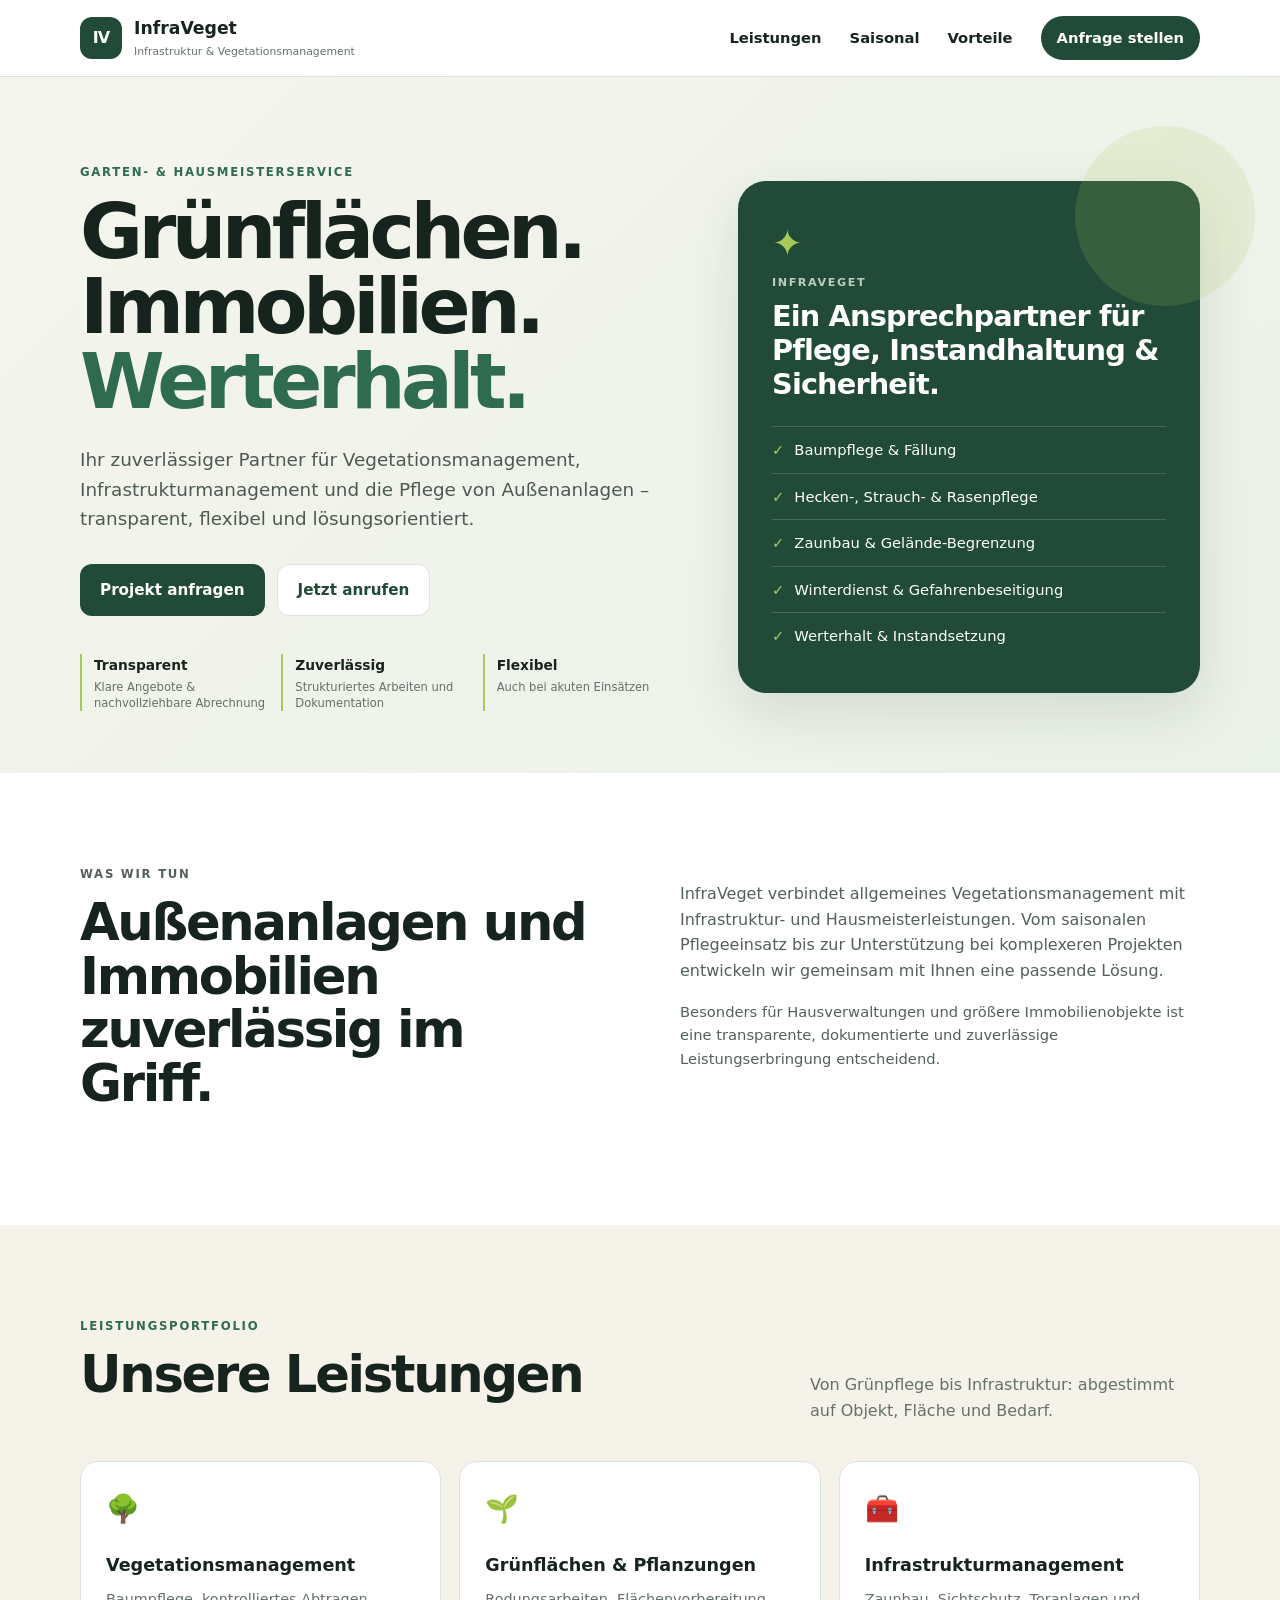
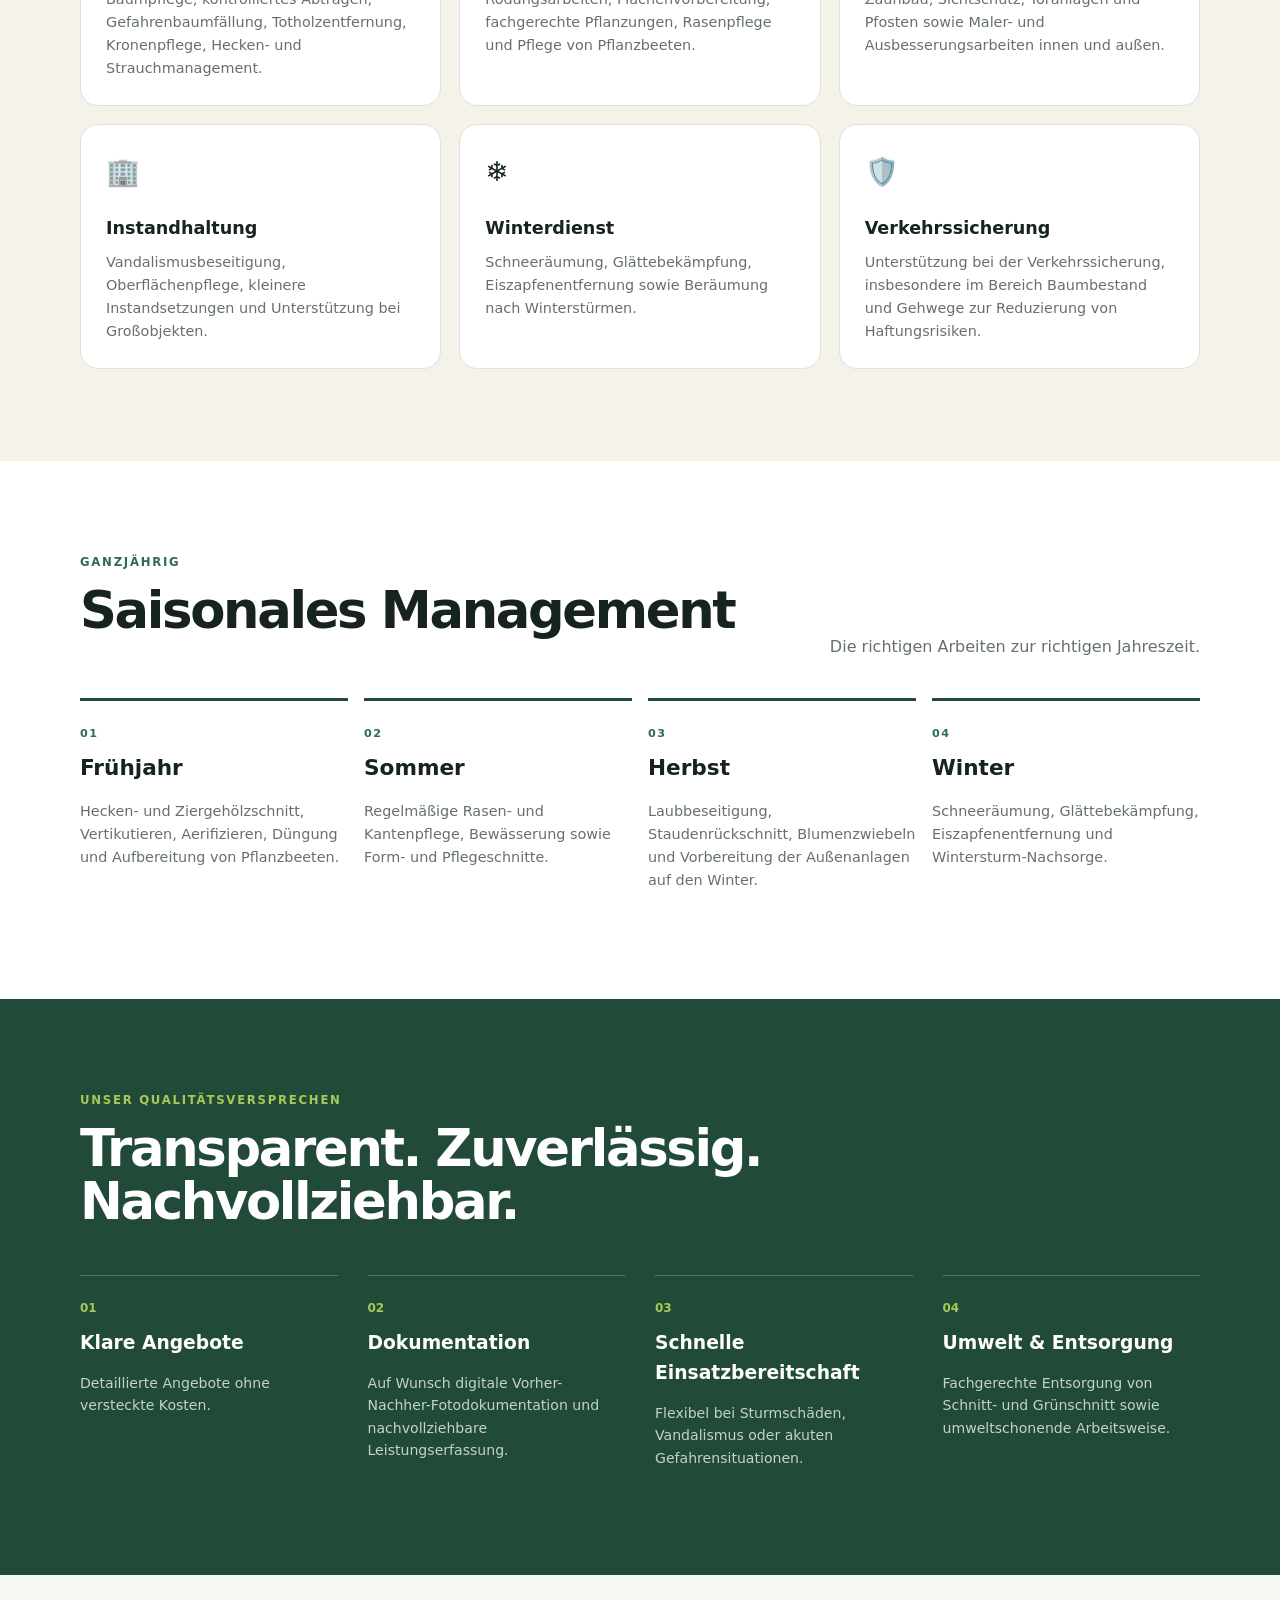
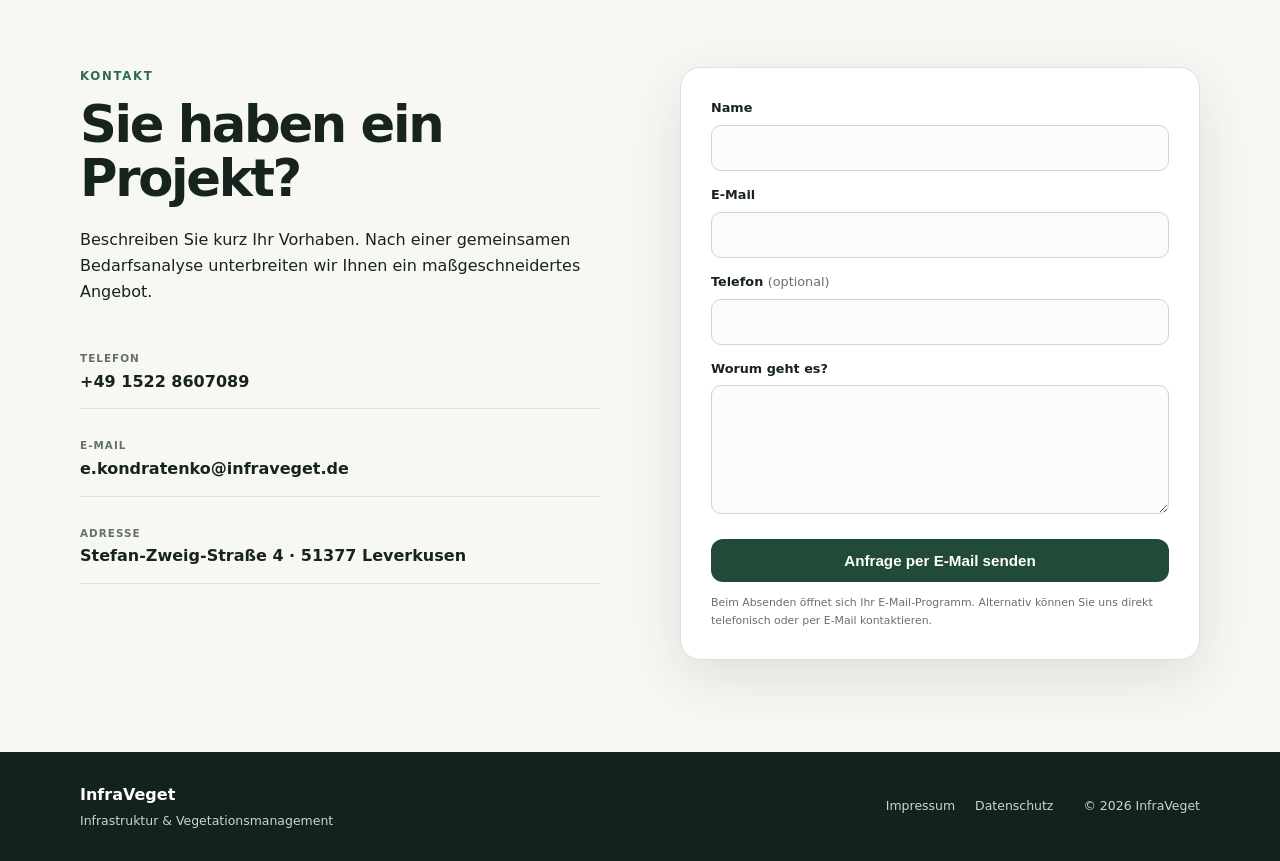
==== index.html @ 11e71578 "Add files via upload" ====
<!doctype html>
<html lang="de">
<head>
  <meta charset="utf-8">
  <meta name="viewport" content="width=device-width, initial-scale=1">
  <meta name="description" content="InfraVeget – Garten- und Hausmeisterservice für Vegetationsmanagement, Infrastrukturmanagement, Verkehrssicherung und saisonale Außenpflege.">
  <title>InfraVeget | Garten- & Hausmeisterservice</title>
  <link rel="icon" href="favicon.svg" type="image/svg+xml">
  <link rel="stylesheet" href="styles.css">
</head>
<body>
  <header class="site-header">
    <div class="container nav">
      <a class="brand" href="#start" aria-label="InfraVeget Startseite">
        <span class="brand-mark">IV</span>
        <span><strong>InfraVeget</strong><small>Infrastruktur & Vegetationsmanagement</small></span>
      </a>
      <button class="menu-toggle" aria-label="Menü öffnen" aria-expanded="false">☰</button>
      <nav class="nav-links">
        <a href="#leistungen">Leistungen</a>
        <a href="#saisonal">Saisonal</a>
        <a href="#vorteile">Vorteile</a>
        <a href="#kontakt" class="nav-cta">Anfrage stellen</a>
      </nav>
    </div>
  </header>

  <main id="start">
    <section class="hero">
      <div class="container hero-grid">
        <div>
          <p class="eyebrow">Garten- & Hausmeisterservice</p>
          <h1>Grünflächen. Immobilien. <span>Werterhalt.</span></h1>
          <p class="hero-copy">Ihr zuverlässiger Partner für Vegetationsmanagement, Infrastrukturmanagement und die Pflege von Außenanlagen – transparent, flexibel und lösungsorientiert.</p>
          <div class="hero-actions">
            <a class="btn btn-primary" href="#kontakt">Projekt anfragen</a>
            <a class="btn btn-secondary" href="tel:+4915228607089">Jetzt anrufen</a>
          </div>
          <div class="trust-row">
            <div><strong>Transparent</strong><span>Klare Angebote & nachvollziehbare Abrechnung</span></div>
            <div><strong>Zuverlässig</strong><span>Strukturiertes Arbeiten und Dokumentation</span></div>
            <div><strong>Flexibel</strong><span>Auch bei akuten Einsätzen</span></div>
          </div>
        </div>
        <div class="hero-card">
          <div class="leaf">✦</div>
          <p>InfraVeget</p>
          <h2>Ein Ansprechpartner für Pflege, Instandhaltung & Sicherheit.</h2>
          <ul>
            <li>Baumpflege & Fällung</li>
            <li>Hecken-, Strauch- & Rasenpflege</li>
            <li>Zaunbau & Gelände-Begrenzung</li>
            <li>Winterdienst & Gefahrenbeseitigung</li>
            <li>Werterhalt & Instandsetzung</li>
          </ul>
        </div>
      </div>
    </section>

    <section class="section intro">
      <div class="container two-col">
        <div>
          <p class="eyebrow">Was wir tun</p>
          <h2>Außenanlagen und Immobilien zuverlässig im Griff.</h2>
        </div>
        <div>
          <p>InfraVeget verbindet allgemeines Vegetationsmanagement mit Infrastruktur- und Hausmeisterleistungen. Vom saisonalen Pflegeeinsatz bis zur Unterstützung bei komplexeren Projekten entwickeln wir gemeinsam mit Ihnen eine passende Lösung.</p>
          <p class="muted">Besonders für Hausverwaltungen und größere Immobilienobjekte ist eine transparente, dokumentierte und zuverlässige Leistungserbringung entscheidend.</p>
        </div>
      </div>
    </section>

    <section class="section alt" id="leistungen">
      <div class="container">
        <div class="section-head">
          <div><p class="eyebrow">Leistungsportfolio</p><h2>Unsere Leistungen</h2></div>
          <p>Von Grünpflege bis Infrastruktur: abgestimmt auf Objekt, Fläche und Bedarf.</p>
        </div>
        <div class="cards">
          <article class="card"><div class="icon">🌳</div><h3>Vegetationsmanagement</h3><p>Baumpflege, kontrolliertes Abtragen, Gefahrenbaumfällung, Totholzentfernung, Kronenpflege, Hecken- und Strauchmanagement.</p></article>
          <article class="card"><div class="icon">🌱</div><h3>Grünflächen & Pflanzungen</h3><p>Rodungsarbeiten, Flächenvorbereitung, fachgerechte Pflanzungen, Rasenpflege und Pflege von Pflanzbeeten.</p></article>
          <article class="card"><div class="icon">🧰</div><h3>Infrastrukturmanagement</h3><p>Zaunbau, Sichtschutz, Toranlagen und Pfosten sowie Maler- und Ausbesserungsarbeiten innen und außen.</p></article>
          <article class="card"><div class="icon">🏢</div><h3>Instandhaltung</h3><p>Vandalismusbeseitigung, Oberflächenpflege, kleinere Instandsetzungen und Unterstützung bei Großobjekten.</p></article>
          <article class="card"><div class="icon">❄️</div><h3>Winterdienst</h3><p>Schneeräumung, Glättebekämpfung, Eiszapfenentfernung sowie Beräumung nach Winterstürmen.</p></article>
          <article class="card"><div class="icon">🛡️</div><h3>Verkehrssicherung</h3><p>Unterstützung bei der Verkehrssicherung, insbesondere im Bereich Baumbestand und Gehwege zur Reduzierung von Haftungsrisiken.</p></article>
        </div>
      </div>
    </section>

    <section class="section" id="saisonal">
      <div class="container">
        <div class="section-head">
          <div><p class="eyebrow">Ganzjährig</p><h2>Saisonales Management</h2></div>
          <p>Die richtigen Arbeiten zur richtigen Jahreszeit.</p>
        </div>
        <div class="season-grid">
          <div class="season"><span>01</span><h3>Frühjahr</h3><p>Hecken- und Ziergehölzschnitt, Vertikutieren, Aerifizieren, Düngung und Aufbereitung von Pflanzbeeten.</p></div>
          <div class="season"><span>02</span><h3>Sommer</h3><p>Regelmäßige Rasen- und Kantenpflege, Bewässerung sowie Form- und Pflegeschnitte.</p></div>
          <div class="season"><span>03</span><h3>Herbst</h3><p>Laubbeseitigung, Staudenrückschnitt, Blumenzwiebeln und Vorbereitung der Außenanlagen auf den Winter.</p></div>
          <div class="season"><span>04</span><h3>Winter</h3><p>Schneeräumung, Glättebekämpfung, Eiszapfenentfernung und Wintersturm-Nachsorge.</p></div>
        </div>
      </div>
    </section>

    <section class="section dark" id="vorteile">
      <div class="container">
        <p class="eyebrow">Unser Qualitätsversprechen</p>
        <h2>Transparent. Zuverlässig. Nachvollziehbar.</h2>
        <div class="promise-grid">
          <div><strong>01</strong><h3>Klare Angebote</h3><p>Detaillierte Angebote ohne versteckte Kosten.</p></div>
          <div><strong>02</strong><h3>Dokumentation</h3><p>Auf Wunsch digitale Vorher-Nachher-Fotodokumentation und nachvollziehbare Leistungserfassung.</p></div>
          <div><strong>03</strong><h3>Schnelle Einsatzbereitschaft</h3><p>Flexibel bei Sturmschäden, Vandalismus oder akuten Gefahrensituationen.</p></div>
          <div><strong>04</strong><h3>Umwelt & Entsorgung</h3><p>Fachgerechte Entsorgung von Schnitt- und Grünschnitt sowie umweltschonende Arbeitsweise.</p></div>
        </div>
      </div>
    </section>

    <section class="section cta-section" id="kontakt">
      <div class="container contact-grid">
        <div>
          <p class="eyebrow">Kontakt</p>
          <h2>Sie haben ein Projekt?</h2>
          <p>Beschreiben Sie kurz Ihr Vorhaben. Nach einer gemeinsamen Bedarfsanalyse unterbreiten wir Ihnen ein maßgeschneidertes Angebot.</p>
          <div class="contact-details">
            <a href="tel:+4915228607089"><span>Telefon</span>+49 1522 8607089</a>
            <a href="mailto:e.kondratenko@infraveget.de"><span>E-Mail</span>e.kondratenko@infraveget.de</a>
            <div><span>Adresse</span>Stefan-Zweig-Straße 4 · 51377 Leverkusen</div>
          </div>
        </div>
        <form class="contact-form" action="mailto:e.kondratenko@infraveget.de" method="post" enctype="text/plain">
          <label>Name<input name="Name" required></label>
          <label>E-Mail<input type="email" name="E-Mail" required></label>
          <label>Telefon <span class="optional">(optional)</span><input name="Telefon"></label>
          <label>Worum geht es?<textarea name="Anfrage" rows="5" required></textarea></label>
          <button class="btn btn-primary" type="submit">Anfrage per E-Mail senden</button>
          <small>Beim Absenden öffnet sich Ihr E-Mail-Programm. Alternativ können Sie uns direkt telefonisch oder per E-Mail kontaktieren.</small>
        </form>
      </div>
    </section>
  </main>

  <footer>
    <div class="container footer-grid">
      <div><strong>InfraVeget</strong><p>Infrastruktur & Vegetationsmanagement</p></div>
      <div><a href="impressum.html">Impressum</a><a href="datenschutz.html">Datenschutz</a></div>
      <div>© <span id="year"></span> InfraVeget</div>
    </div>
  </footer>
  <script src="script.js"></script>
</body>
</html>
---- styles.css ----
:root{--green:#214b38;--green2:#2f6b4f;--lime:#a7c957;--cream:#f4f2e9;--ink:#17231d;--muted:#65716a;--line:#dce2dc;--white:#fff;--shadow:0 18px 55px rgba(24,48,35,.12)}
*{box-sizing:border-box}html{scroll-behavior:smooth}body{margin:0;font-family:Inter,ui-sans-serif,system-ui,-apple-system,BlinkMacSystemFont,"Segoe UI",sans-serif;color:var(--ink);line-height:1.6;background:#fff}a{color:inherit;text-decoration:none}.container{width:min(1120px,92%);margin:auto}
.site-header{position:sticky;top:0;z-index:10;background:rgba(255,255,255,.94);backdrop-filter:blur(12px);border-bottom:1px solid var(--line)}.nav{min-height:76px;display:flex;align-items:center;justify-content:space-between}.brand{display:flex;gap:12px;align-items:center}.brand-mark{width:42px;height:42px;border-radius:12px;background:var(--green);color:#fff;display:grid;place-items:center;font-weight:800;letter-spacing:-1px}.brand strong{display:block;font-size:1.08rem}.brand small{display:block;color:var(--muted);font-size:.68rem}.nav-links{display:flex;gap:28px;align-items:center;font-weight:650;font-size:.92rem}.nav-links a:hover{color:var(--green2)}.nav-cta{padding:10px 16px;border-radius:999px;background:var(--green);color:#fff}.menu-toggle{display:none;border:0;background:none;font-size:1.6rem}
.hero{background:linear-gradient(135deg,#f5f5ec 0%,#eaf1e9 100%);padding:86px 0 62px;overflow:hidden}.hero-grid{display:grid;grid-template-columns:1.12fr .88fr;gap:70px;align-items:center}.eyebrow{text-transform:uppercase;letter-spacing:.15em;font-size:.73rem;font-weight:800;color:var(--green2);margin:0 0 12px}.hero h1{font-size:clamp(3rem,6vw,5.4rem);line-height:.98;letter-spacing:-.06em;margin:0 0 26px}.hero h1 span{color:var(--green2)}.hero-copy{font-size:1.15rem;color:#4d5a53;max-width:650px}.hero-actions{display:flex;gap:12px;margin:30px 0}.btn{display:inline-flex;justify-content:center;align-items:center;border:0;border-radius:12px;padding:13px 20px;font-weight:800;cursor:pointer;font-size:.95rem}.btn-primary{background:var(--green);color:#fff}.btn-primary:hover{background:#173b2b}.btn-secondary{background:#fff;border:1px solid var(--line);color:var(--green)}.trust-row{display:grid;grid-template-columns:repeat(3,1fr);gap:16px;margin-top:38px}.trust-row div{border-left:2px solid var(--lime);padding-left:12px}.trust-row strong,.trust-row span{display:block}.trust-row strong{font-size:.86rem}.trust-row span{font-size:.72rem;color:var(--muted);line-height:1.35;margin-top:4px}.hero-card{background:var(--green);color:#fff;padding:34px;border-radius:28px;box-shadow:var(--shadow);position:relative}.hero-card:before{content:"";position:absolute;width:180px;height:180px;border-radius:50%;background:rgba(167,201,87,.16);right:-55px;top:-55px}.leaf{font-size:2.3rem;color:var(--lime)}.hero-card p{margin:0;color:#b8cfbc;text-transform:uppercase;letter-spacing:.14em;font-size:.7rem;font-weight:800}.hero-card h2{font-size:1.8rem;line-height:1.18;margin:8px 0 24px;letter-spacing:-.03em}.hero-card ul{list-style:none;padding:0;margin:0}.hero-card li{padding:11px 0;border-top:1px solid rgba(255,255,255,.16);font-size:.92rem}.hero-card li:before{content:"✓";color:var(--lime);font-weight:900;margin-right:10px}
.section{padding:92px 0}.alt{background:var(--cream)}.two-col{display:grid;grid-template-columns:1fr 1fr;gap:80px}.section h2{font-size:clamp(2rem,4vw,3.4rem);line-height:1.05;letter-spacing:-.045em;margin:0 0 22px}.intro p{color:#536058}.intro .muted{font-size:.92rem}.section-head{display:flex;justify-content:space-between;align-items:end;gap:40px;margin-bottom:38px}.section-head>p{max-width:390px;color:var(--muted);margin:0}.cards{display:grid;grid-template-columns:repeat(3,1fr);gap:18px}.card{background:#fff;border:1px solid var(--line);border-radius:18px;padding:25px;min-height:245px;transition:.2s}.card:hover{transform:translateY(-4px);box-shadow:var(--shadow)}.icon{font-size:1.7rem;margin-bottom:20px}.card h3{margin:0 0 9px;font-size:1.1rem}.card p{margin:0;color:var(--muted);font-size:.9rem}
.season-grid{display:grid;grid-template-columns:repeat(4,1fr);gap:16px}.season{border-top:3px solid var(--green);padding-top:18px}.season span{font-size:.7rem;color:var(--green2);font-weight:900;letter-spacing:.12em}.season h3{font-size:1.35rem;margin:7px 0}.season p{color:var(--muted);font-size:.9rem}
.dark{background:var(--green);color:#fff}.dark .eyebrow{color:var(--lime)}.promise-grid{display:grid;grid-template-columns:repeat(4,1fr);gap:30px;margin-top:46px}.promise-grid>div{border-top:1px solid rgba(255,255,255,.25);padding-top:18px}.promise-grid strong{color:var(--lime);font-size:.75rem}.promise-grid h3{margin:8px 0}.promise-grid p{color:#c5d2ca;font-size:.88rem}
.cta-section{background:#f7f8f4}.contact-grid{display:grid;grid-template-columns:1fr 1fr;gap:80px}.contact-details{display:grid;gap:14px;margin-top:32px}.contact-details a,.contact-details div{padding:14px 0;border-bottom:1px solid var(--line);font-weight:700}.contact-details span{display:block;text-transform:uppercase;letter-spacing:.1em;font-size:.65rem;color:var(--muted);font-weight:800;margin-bottom:2px}.contact-form{background:#fff;padding:30px;border-radius:20px;border:1px solid var(--line);box-shadow:var(--shadow)}label{display:block;font-size:.8rem;font-weight:800;margin-bottom:14px}input,textarea{width:100%;font:inherit;margin-top:6px;border:1px solid #ccd5ce;border-radius:10px;padding:12px;background:#fbfcfa;outline:none}input:focus,textarea:focus{border-color:var(--green2);box-shadow:0 0 0 3px rgba(47,107,79,.1)}textarea{resize:vertical}.contact-form .btn{width:100%;margin-top:5px}.contact-form small{display:block;color:var(--muted);font-size:.68rem;margin-top:12px}.optional{color:var(--muted);font-weight:500}
footer{background:#13231b;color:#cbd5cf;padding:30px 0}.footer-grid{display:grid;grid-template-columns:1fr auto auto;gap:30px;align-items:center;font-size:.78rem}.footer-grid strong{color:#fff;font-size:1rem}.footer-grid p{margin:3px 0 0}.footer-grid a{margin-left:20px}.footer-grid a:hover{color:#fff}
@media(max-width:850px){.nav-links{display:none;position:absolute;left:4%;right:4%;top:70px;background:#fff;border:1px solid var(--line);border-radius:14px;padding:14px;flex-direction:column;align-items:stretch;box-shadow:var(--shadow)}.nav-links.open{display:flex}.nav-links a{padding:9px 10px}.menu-toggle{display:block}.hero-grid,.two-col,.contact-grid{grid-template-columns:1fr;gap:42px}.hero{padding-top:55px}.cards{grid-template-columns:repeat(2,1fr)}.season-grid{grid-template-columns:repeat(2,1fr)}.promise-grid{grid-template-columns:repeat(2,1fr)}.section-head{display:block}.section-head>p{margin-top:15px}.footer-grid{grid-template-columns:1fr}.footer-grid a{margin:0 18px 0 0}}
@media(max-width:560px){.hero h1{font-size:3rem}.trust-row,.cards,.season-grid,.promise-grid{grid-template-columns:1fr}.hero-card{padding:25px}.section{padding:65px 0}.hero-actions{flex-direction:column}.btn{width:100%}}
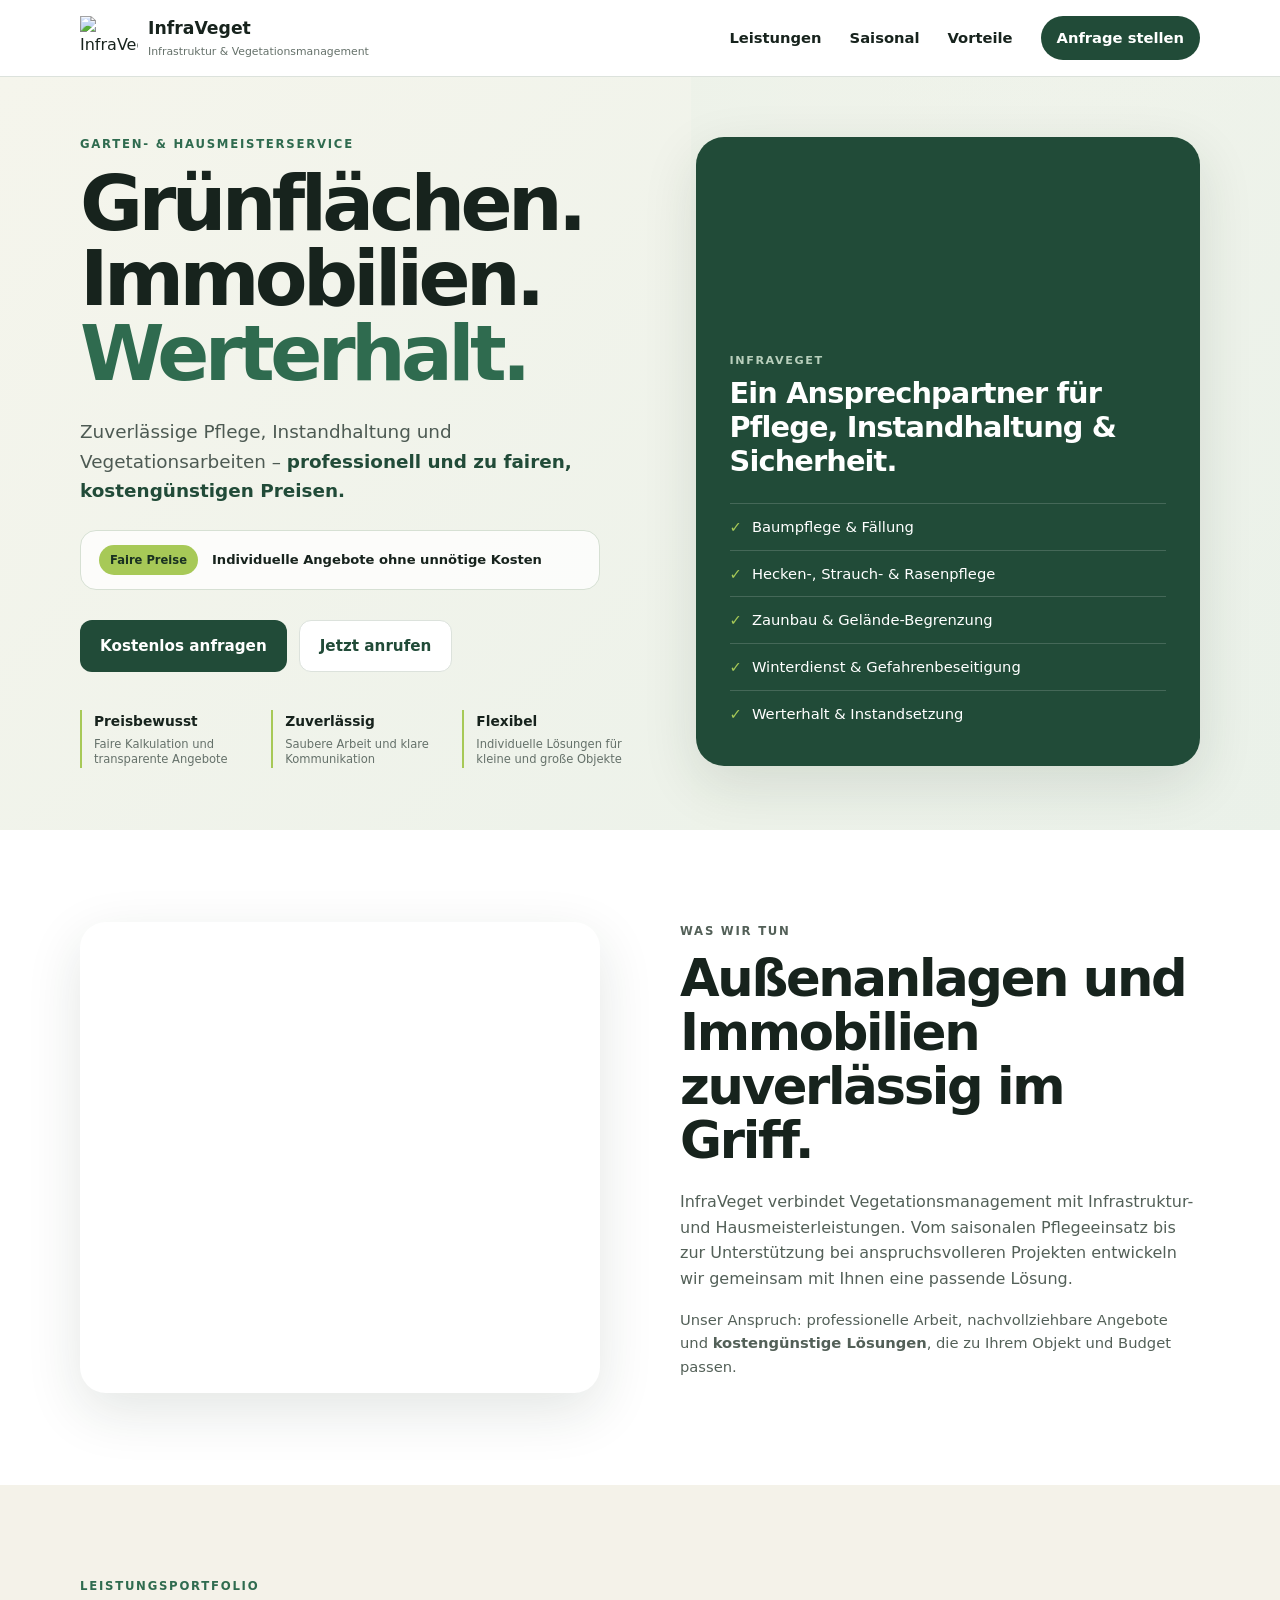
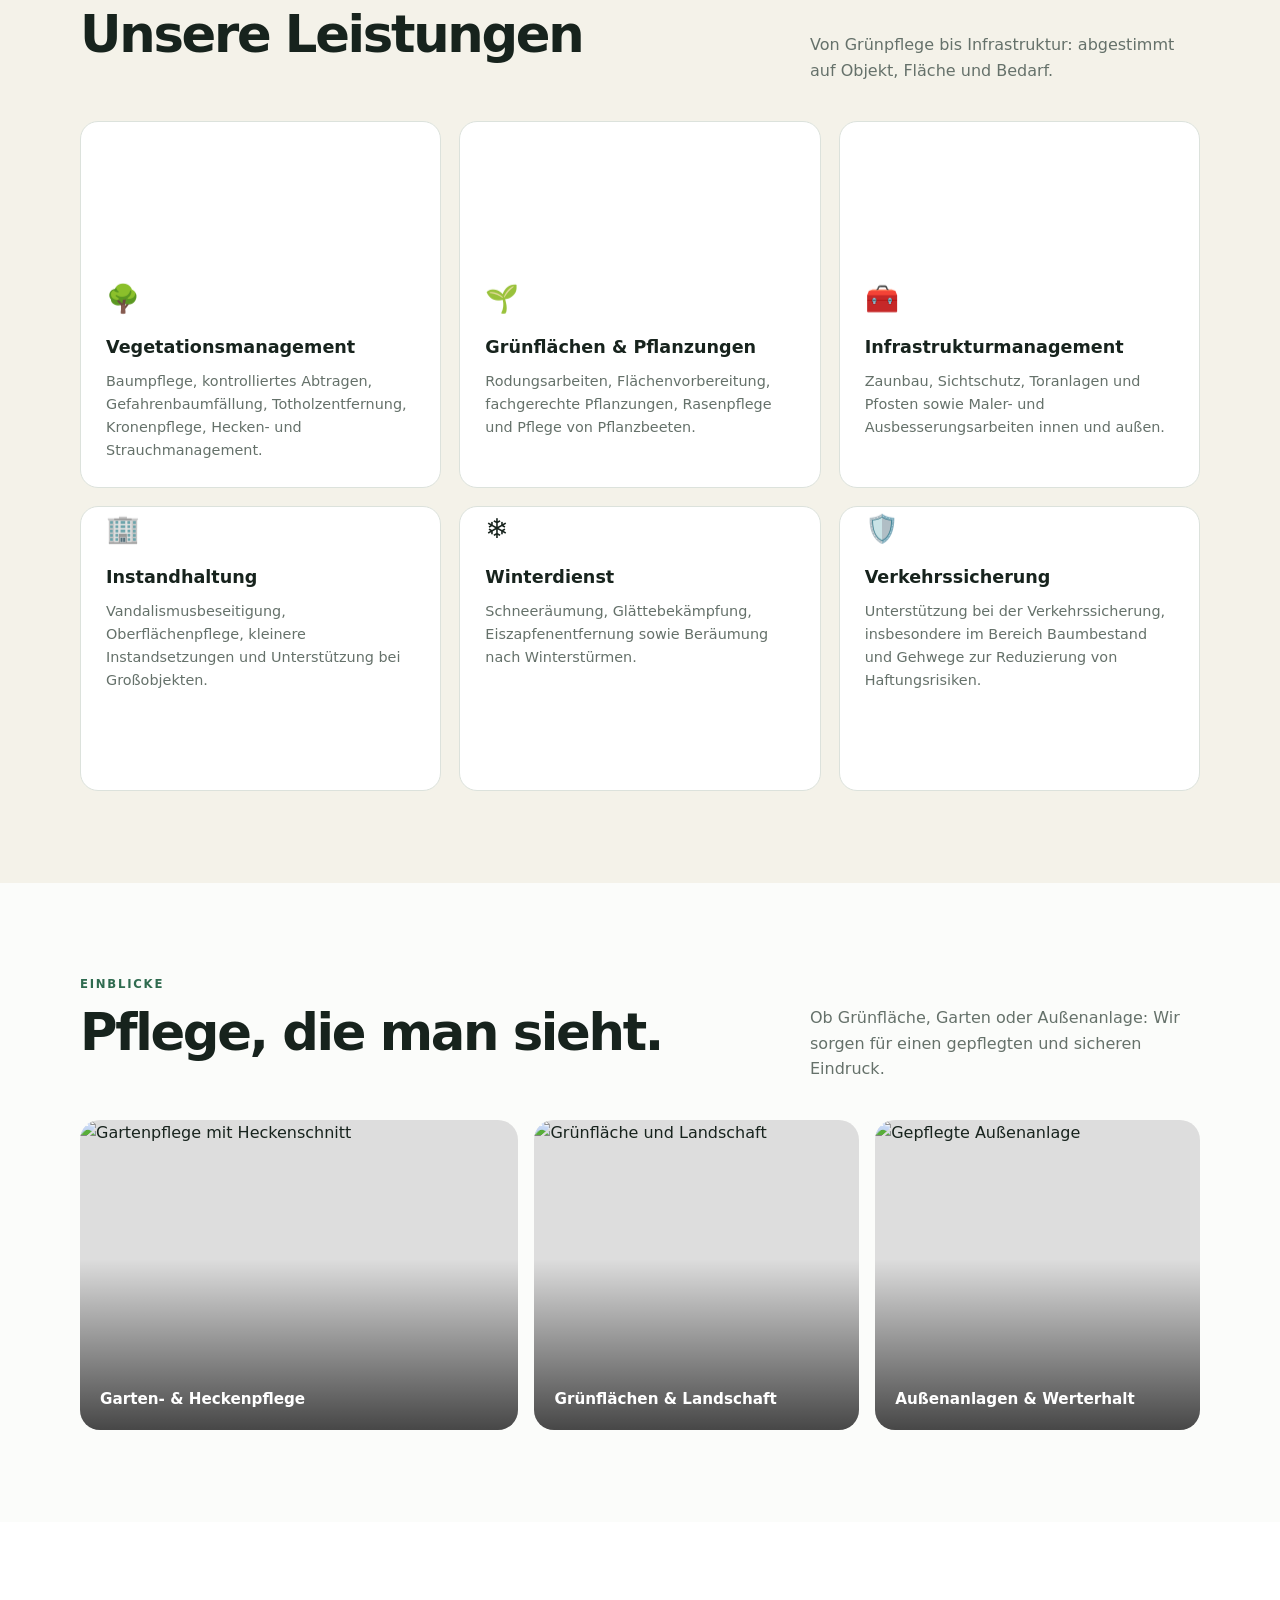
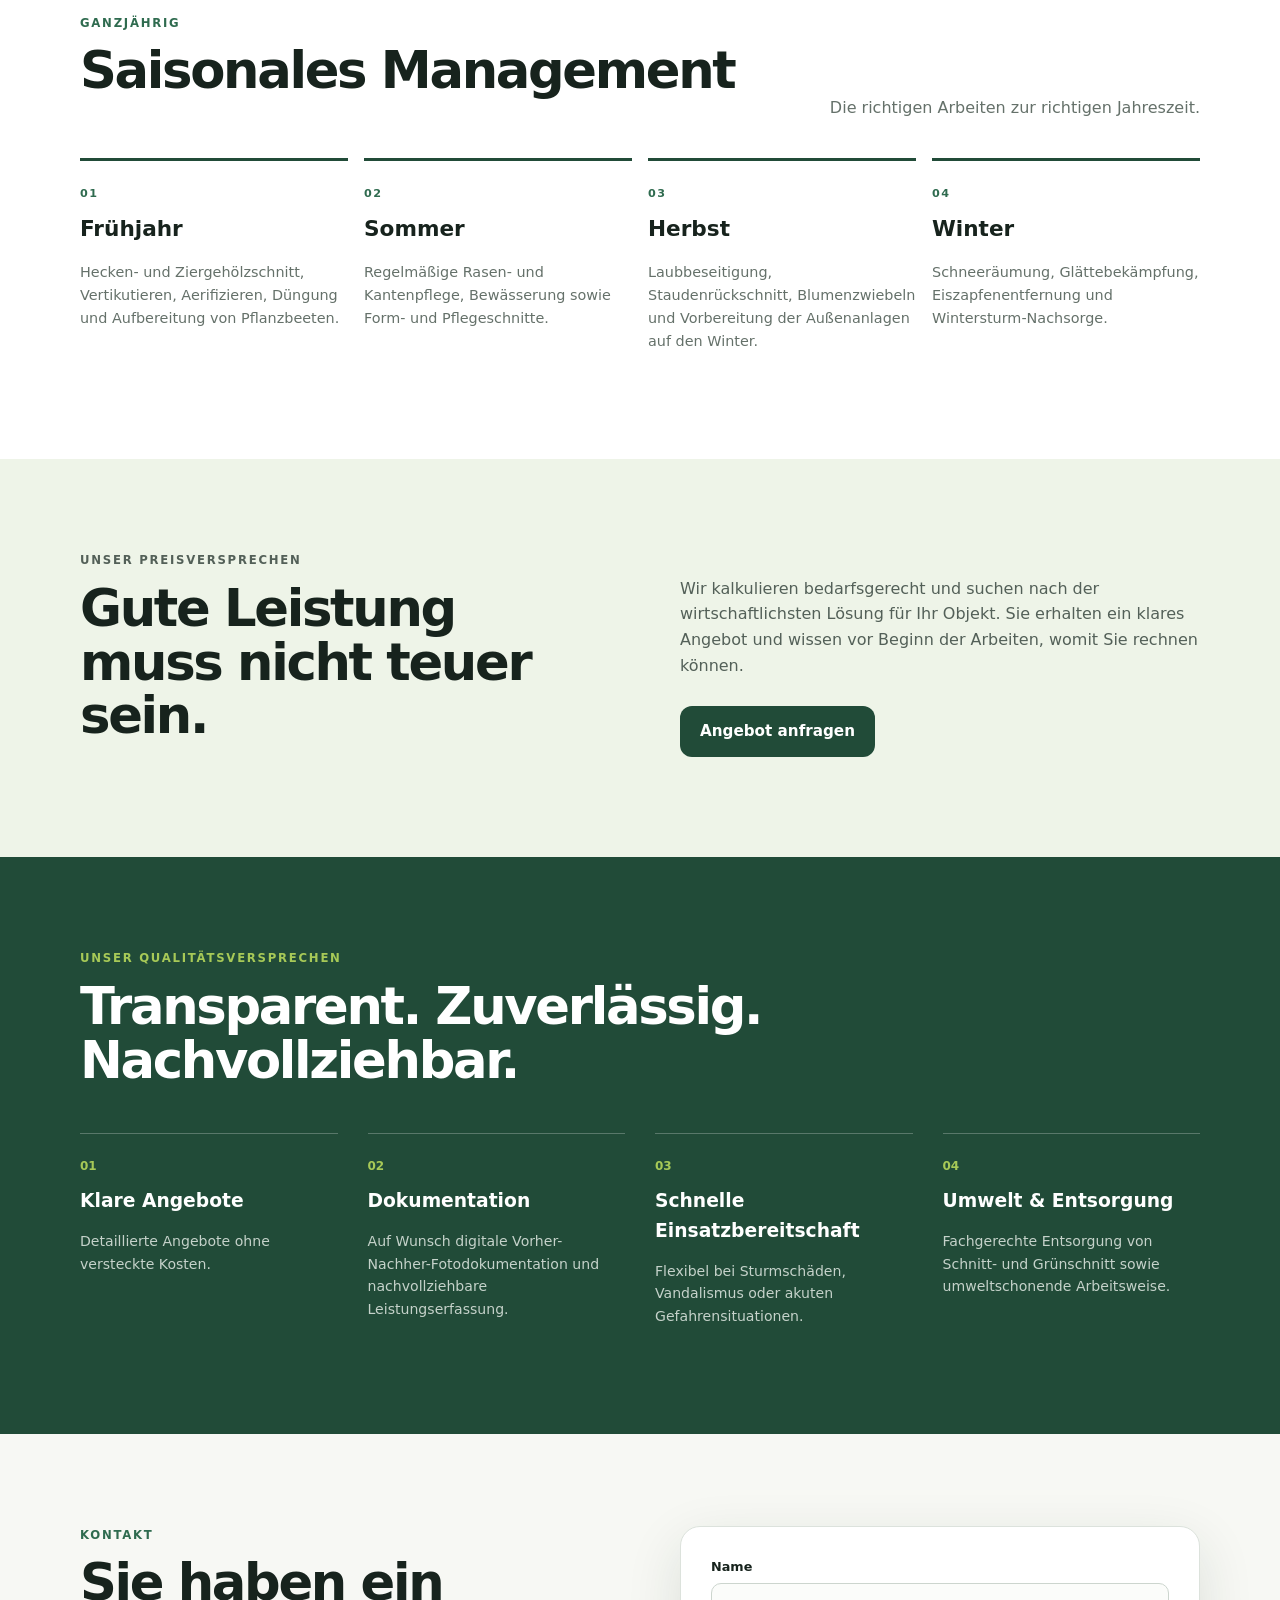
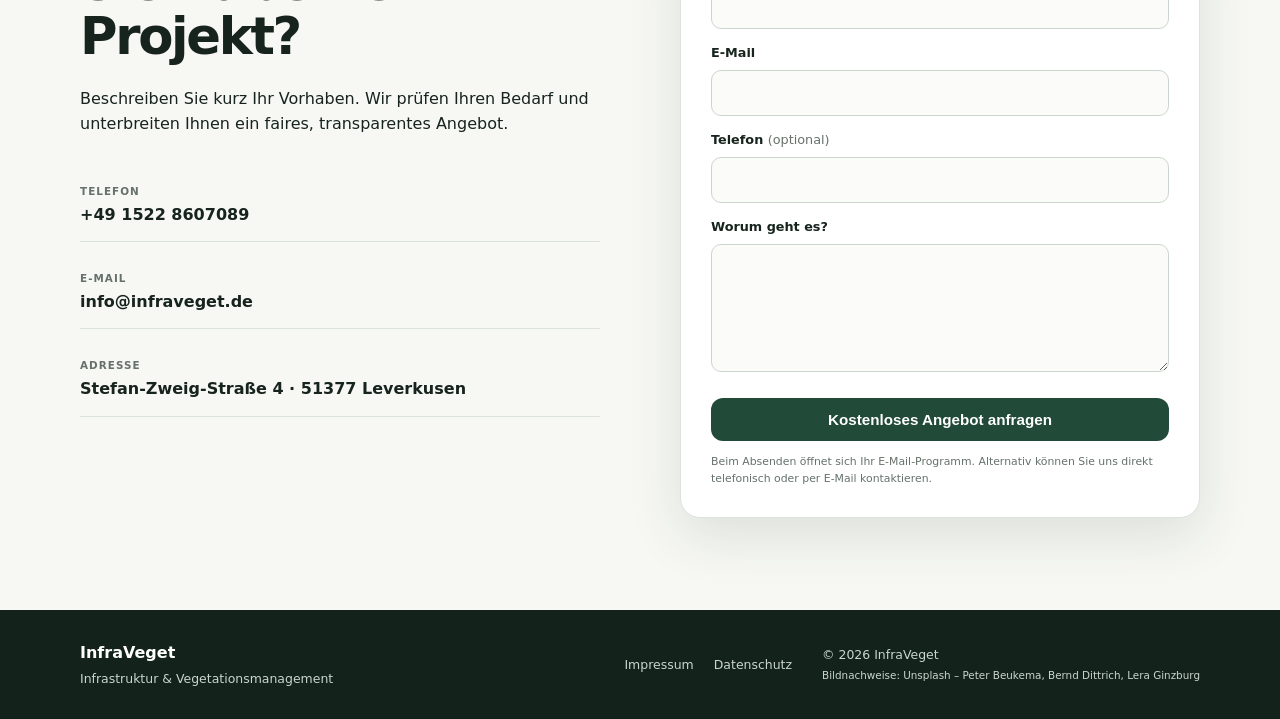
==== commit 17e56629: "Add files via upload" ====
--- a/index.html
+++ b/index.html
@@ -3,16 +3,16 @@
 <head>
   <meta charset="utf-8">
   <meta name="viewport" content="width=device-width, initial-scale=1">
-  <meta name="description" content="InfraVeget – Garten- und Hausmeisterservice für Vegetationsmanagement, Infrastrukturmanagement, Verkehrssicherung und saisonale Außenpflege.">
+  <meta name="description" content="InfraVeget – Garten- und Hausmeisterservice in Leverkusen und Umgebung. Faire, kostengünstige Preise für Grünpflege, Vegetationsmanagement, Infrastruktur, Instandhaltung und Winterdienst.">
   <title>InfraVeget | Garten- & Hausmeisterservice</title>
-  <link rel="icon" href="favicon.svg" type="image/svg+xml">
+  <link rel="icon" href="assets/logo.png" type="image/png">
   <link rel="stylesheet" href="styles.css">
 </head>
 <body>
   <header class="site-header">
     <div class="container nav">
       <a class="brand" href="#start" aria-label="InfraVeget Startseite">
-        <span class="brand-mark">IV</span>
+        <img class="brand-logo" src="assets/logo.png" alt="InfraVeget Logo">
         <span><strong>InfraVeget</strong><small>Infrastruktur & Vegetationsmanagement</small></span>
       </a>
       <button class="menu-toggle" aria-label="Menü öffnen" aria-expanded="false">☰</button>
@@ -27,45 +27,49 @@
 
   <main id="start">
     <section class="hero">
+      <div class="hero-image" aria-hidden="true"></div>
       <div class="container hero-grid">
-        <div>
+        <div class="hero-content">
+          <div class="hero-logo"><img src="assets/logo.png" alt="InfraVeget"></div>
           <p class="eyebrow">Garten- & Hausmeisterservice</p>
           <h1>Grünflächen. Immobilien. <span>Werterhalt.</span></h1>
-          <p class="hero-copy">Ihr zuverlässiger Partner für Vegetationsmanagement, Infrastrukturmanagement und die Pflege von Außenanlagen – transparent, flexibel und lösungsorientiert.</p>
+          <p class="hero-copy">Zuverlässige Pflege, Instandhaltung und Vegetationsarbeiten – <strong>professionell und zu fairen, kostengünstigen Preisen.</strong></p>
+          <div class="price-badge"><span>Faire Preise</span><strong>Individuelle Angebote ohne unnötige Kosten</strong></div>
           <div class="hero-actions">
-            <a class="btn btn-primary" href="#kontakt">Projekt anfragen</a>
+            <a class="btn btn-primary" href="#kontakt">Kostenlos anfragen</a>
             <a class="btn btn-secondary" href="tel:+4915228607089">Jetzt anrufen</a>
           </div>
           <div class="trust-row">
-            <div><strong>Transparent</strong><span>Klare Angebote & nachvollziehbare Abrechnung</span></div>
-            <div><strong>Zuverlässig</strong><span>Strukturiertes Arbeiten und Dokumentation</span></div>
-            <div><strong>Flexibel</strong><span>Auch bei akuten Einsätzen</span></div>
+            <div><strong>Preisbewusst</strong><span>Faire Kalkulation und transparente Angebote</span></div>
+            <div><strong>Zuverlässig</strong><span>Saubere Arbeit und klare Kommunikation</span></div>
+            <div><strong>Flexibel</strong><span>Individuelle Lösungen für kleine und große Objekte</span></div>
           </div>
         </div>
         <div class="hero-card">
-          <div class="leaf">✦</div>
-          <p>InfraVeget</p>
-          <h2>Ein Ansprechpartner für Pflege, Instandhaltung & Sicherheit.</h2>
-          <ul>
-            <li>Baumpflege & Fällung</li>
-            <li>Hecken-, Strauch- & Rasenpflege</li>
-            <li>Zaunbau & Gelände-Begrenzung</li>
-            <li>Winterdienst & Gefahrenbeseitigung</li>
-            <li>Werterhalt & Instandsetzung</li>
-          </ul>
+          <div class="hero-card-photo" role="img" aria-label="Gepflegte Grünfläche und Garten"></div>
+          <div class="hero-card-body">
+            <p>InfraVeget</p>
+            <h2>Ein Ansprechpartner für Pflege, Instandhaltung & Sicherheit.</h2>
+            <ul>
+              <li>Baumpflege & Fällung</li>
+              <li>Hecken-, Strauch- & Rasenpflege</li>
+              <li>Zaunbau & Gelände-Begrenzung</li>
+              <li>Winterdienst & Gefahrenbeseitigung</li>
+              <li>Werterhalt & Instandsetzung</li>
+            </ul>
+          </div>
         </div>
       </div>
     </section>
 
     <section class="section intro">
-      <div class="container two-col">
+      <div class="container two-col image-intro">
+        <div class="intro-photo" role="img" aria-label="Gartenpflege und Landschaftspflege"></div>
         <div>
           <p class="eyebrow">Was wir tun</p>
           <h2>Außenanlagen und Immobilien zuverlässig im Griff.</h2>
-        </div>
-        <div>
-          <p>InfraVeget verbindet allgemeines Vegetationsmanagement mit Infrastruktur- und Hausmeisterleistungen. Vom saisonalen Pflegeeinsatz bis zur Unterstützung bei komplexeren Projekten entwickeln wir gemeinsam mit Ihnen eine passende Lösung.</p>
-          <p class="muted">Besonders für Hausverwaltungen und größere Immobilienobjekte ist eine transparente, dokumentierte und zuverlässige Leistungserbringung entscheidend.</p>
+          <p>InfraVeget verbindet Vegetationsmanagement mit Infrastruktur- und Hausmeisterleistungen. Vom saisonalen Pflegeeinsatz bis zur Unterstützung bei anspruchsvolleren Projekten entwickeln wir gemeinsam mit Ihnen eine passende Lösung.</p>
+          <p class="muted">Unser Anspruch: professionelle Arbeit, nachvollziehbare Angebote und <strong>kostengünstige Lösungen</strong>, die zu Ihrem Objekt und Budget passen.</p>
         </div>
       </div>
     </section>
@@ -77,12 +81,23 @@
           <p>Von Grünpflege bis Infrastruktur: abgestimmt auf Objekt, Fläche und Bedarf.</p>
         </div>
         <div class="cards">
-          <article class="card"><div class="icon">🌳</div><h3>Vegetationsmanagement</h3><p>Baumpflege, kontrolliertes Abtragen, Gefahrenbaumfällung, Totholzentfernung, Kronenpflege, Hecken- und Strauchmanagement.</p></article>
-          <article class="card"><div class="icon">🌱</div><h3>Grünflächen & Pflanzungen</h3><p>Rodungsarbeiten, Flächenvorbereitung, fachgerechte Pflanzungen, Rasenpflege und Pflege von Pflanzbeeten.</p></article>
-          <article class="card"><div class="icon">🧰</div><h3>Infrastrukturmanagement</h3><p>Zaunbau, Sichtschutz, Toranlagen und Pfosten sowie Maler- und Ausbesserungsarbeiten innen und außen.</p></article>
+          <article class="card"><div class="card-image tree-image" role="img" aria-label="Bäume und gepflegte Grünflächen"></div><div class="icon">🌳</div><h3>Vegetationsmanagement</h3><p>Baumpflege, kontrolliertes Abtragen, Gefahrenbaumfällung, Totholzentfernung, Kronenpflege, Hecken- und Strauchmanagement.</p></article>
+          <article class="card"><div class="card-image garden-image" role="img" aria-label="Gepflegter Garten"></div><div class="icon">🌱</div><h3>Grünflächen & Pflanzungen</h3><p>Rodungsarbeiten, Flächenvorbereitung, fachgerechte Pflanzungen, Rasenpflege und Pflege von Pflanzbeeten.</p></article>
+          <article class="card"><div class="card-image property-image" role="img" aria-label="Immobilie und Außenanlage"></div><div class="icon">🧰</div><h3>Infrastrukturmanagement</h3><p>Zaunbau, Sichtschutz, Toranlagen und Pfosten sowie Maler- und Ausbesserungsarbeiten innen und außen.</p></article>
           <article class="card"><div class="icon">🏢</div><h3>Instandhaltung</h3><p>Vandalismusbeseitigung, Oberflächenpflege, kleinere Instandsetzungen und Unterstützung bei Großobjekten.</p></article>
           <article class="card"><div class="icon">❄️</div><h3>Winterdienst</h3><p>Schneeräumung, Glättebekämpfung, Eiszapfenentfernung sowie Beräumung nach Winterstürmen.</p></article>
           <article class="card"><div class="icon">🛡️</div><h3>Verkehrssicherung</h3><p>Unterstützung bei der Verkehrssicherung, insbesondere im Bereich Baumbestand und Gehwege zur Reduzierung von Haftungsrisiken.</p></article>
+        </div>
+      </div>
+    </section>
+
+    <section class="section gallery-section">
+      <div class="container">
+        <div class="section-head"><div><p class="eyebrow">Einblicke</p><h2>Pflege, die man sieht.</h2></div><p>Ob Grünfläche, Garten oder Außenanlage: Wir sorgen für einen gepflegten und sicheren Eindruck.</p></div>
+        <div class="gallery">
+          <div class="gallery-item large"><img src="https://images.unsplash.com/photo-1543309959-4d45288d1629?auto=format&fit=crop&fm=jpg&q=82&w=1600" alt="Gartenpflege mit Heckenschnitt" loading="lazy"><span>Garten- & Heckenpflege</span></div>
+          <div class="gallery-item"><img src="https://images.unsplash.com/photo-1667289412310-e516ce195187?auto=format&fit=crop&fm=jpg&q=82&w=1400" alt="Grünfläche und Landschaft" loading="lazy"><span>Grünflächen & Landschaft</span></div>
+          <div class="gallery-item"><img src="https://images.unsplash.com/photo-1768245076238-92a98be0a431?auto=format&fit=crop&fm=jpg&q=82&w=1400" alt="Gepflegte Außenanlage" loading="lazy"><span>Außenanlagen & Werterhalt</span></div>
         </div>
       </div>
     </section>
@@ -99,6 +114,13 @@
           <div class="season"><span>03</span><h3>Herbst</h3><p>Laubbeseitigung, Staudenrückschnitt, Blumenzwiebeln und Vorbereitung der Außenanlagen auf den Winter.</p></div>
           <div class="season"><span>04</span><h3>Winter</h3><p>Schneeräumung, Glättebekämpfung, Eiszapfenentfernung und Wintersturm-Nachsorge.</p></div>
         </div>
+      </div>
+    </section>
+
+    <section class="section price-section">
+      <div class="container price-grid">
+        <div><p class="eyebrow">Unser Preisversprechen</p><h2>Gute Leistung muss nicht teuer sein.</h2></div>
+        <div><p>Wir kalkulieren bedarfsgerecht und suchen nach der wirtschaftlichsten Lösung für Ihr Objekt. Sie erhalten ein klares Angebot und wissen vor Beginn der Arbeiten, womit Sie rechnen können.</p><a class="btn btn-primary" href="#kontakt">Angebot anfragen</a></div>
       </div>
     </section>
 
@@ -120,19 +142,19 @@
         <div>
           <p class="eyebrow">Kontakt</p>
           <h2>Sie haben ein Projekt?</h2>
-          <p>Beschreiben Sie kurz Ihr Vorhaben. Nach einer gemeinsamen Bedarfsanalyse unterbreiten wir Ihnen ein maßgeschneidertes Angebot.</p>
+          <p>Beschreiben Sie kurz Ihr Vorhaben. Wir prüfen Ihren Bedarf und unterbreiten Ihnen ein faires, transparentes Angebot.</p>
           <div class="contact-details">
             <a href="tel:+4915228607089"><span>Telefon</span>+49 1522 8607089</a>
-            <a href="mailto:e.kondratenko@infraveget.de"><span>E-Mail</span>e.kondratenko@infraveget.de</a>
+            <a href="mailto:info@infraveget.de"><span>E-Mail</span>info@infraveget.de</a>
             <div><span>Adresse</span>Stefan-Zweig-Straße 4 · 51377 Leverkusen</div>
           </div>
         </div>
-        <form class="contact-form" action="mailto:e.kondratenko@infraveget.de" method="post" enctype="text/plain">
+        <form class="contact-form" action="mailto:info@infraveget.de" method="post" enctype="text/plain">
           <label>Name<input name="Name" required></label>
           <label>E-Mail<input type="email" name="E-Mail" required></label>
           <label>Telefon <span class="optional">(optional)</span><input name="Telefon"></label>
           <label>Worum geht es?<textarea name="Anfrage" rows="5" required></textarea></label>
-          <button class="btn btn-primary" type="submit">Anfrage per E-Mail senden</button>
+          <button class="btn btn-primary" type="submit">Kostenloses Angebot anfragen</button>
           <small>Beim Absenden öffnet sich Ihr E-Mail-Programm. Alternativ können Sie uns direkt telefonisch oder per E-Mail kontaktieren.</small>
         </form>
       </div>
@@ -143,7 +165,7 @@
     <div class="container footer-grid">
       <div><strong>InfraVeget</strong><p>Infrastruktur & Vegetationsmanagement</p></div>
       <div><a href="impressum.html">Impressum</a><a href="datenschutz.html">Datenschutz</a></div>
-      <div>© <span id="year"></span> InfraVeget</div>
+      <div>© <span id="year"></span> InfraVeget<br><small>Bildnachweise: Unsplash – Peter Beukema, Bernd Dittrich, Lera Ginzburg</small></div>
     </div>
   </footer>
   <script src="script.js"></script>
--- a/styles.css
+++ b/styles.css
@@ -1,11 +1,13 @@
 :root{--green:#214b38;--green2:#2f6b4f;--lime:#a7c957;--cream:#f4f2e9;--ink:#17231d;--muted:#65716a;--line:#dce2dc;--white:#fff;--shadow:0 18px 55px rgba(24,48,35,.12)}
 *{box-sizing:border-box}html{scroll-behavior:smooth}body{margin:0;font-family:Inter,ui-sans-serif,system-ui,-apple-system,BlinkMacSystemFont,"Segoe UI",sans-serif;color:var(--ink);line-height:1.6;background:#fff}a{color:inherit;text-decoration:none}.container{width:min(1120px,92%);margin:auto}
-.site-header{position:sticky;top:0;z-index:10;background:rgba(255,255,255,.94);backdrop-filter:blur(12px);border-bottom:1px solid var(--line)}.nav{min-height:76px;display:flex;align-items:center;justify-content:space-between}.brand{display:flex;gap:12px;align-items:center}.brand-mark{width:42px;height:42px;border-radius:12px;background:var(--green);color:#fff;display:grid;place-items:center;font-weight:800;letter-spacing:-1px}.brand strong{display:block;font-size:1.08rem}.brand small{display:block;color:var(--muted);font-size:.68rem}.nav-links{display:flex;gap:28px;align-items:center;font-weight:650;font-size:.92rem}.nav-links a:hover{color:var(--green2)}.nav-cta{padding:10px 16px;border-radius:999px;background:var(--green);color:#fff}.menu-toggle{display:none;border:0;background:none;font-size:1.6rem}
-.hero{background:linear-gradient(135deg,#f5f5ec 0%,#eaf1e9 100%);padding:86px 0 62px;overflow:hidden}.hero-grid{display:grid;grid-template-columns:1.12fr .88fr;gap:70px;align-items:center}.eyebrow{text-transform:uppercase;letter-spacing:.15em;font-size:.73rem;font-weight:800;color:var(--green2);margin:0 0 12px}.hero h1{font-size:clamp(3rem,6vw,5.4rem);line-height:.98;letter-spacing:-.06em;margin:0 0 26px}.hero h1 span{color:var(--green2)}.hero-copy{font-size:1.15rem;color:#4d5a53;max-width:650px}.hero-actions{display:flex;gap:12px;margin:30px 0}.btn{display:inline-flex;justify-content:center;align-items:center;border:0;border-radius:12px;padding:13px 20px;font-weight:800;cursor:pointer;font-size:.95rem}.btn-primary{background:var(--green);color:#fff}.btn-primary:hover{background:#173b2b}.btn-secondary{background:#fff;border:1px solid var(--line);color:var(--green)}.trust-row{display:grid;grid-template-columns:repeat(3,1fr);gap:16px;margin-top:38px}.trust-row div{border-left:2px solid var(--lime);padding-left:12px}.trust-row strong,.trust-row span{display:block}.trust-row strong{font-size:.86rem}.trust-row span{font-size:.72rem;color:var(--muted);line-height:1.35;margin-top:4px}.hero-card{background:var(--green);color:#fff;padding:34px;border-radius:28px;box-shadow:var(--shadow);position:relative}.hero-card:before{content:"";position:absolute;width:180px;height:180px;border-radius:50%;background:rgba(167,201,87,.16);right:-55px;top:-55px}.leaf{font-size:2.3rem;color:var(--lime)}.hero-card p{margin:0;color:#b8cfbc;text-transform:uppercase;letter-spacing:.14em;font-size:.7rem;font-weight:800}.hero-card h2{font-size:1.8rem;line-height:1.18;margin:8px 0 24px;letter-spacing:-.03em}.hero-card ul{list-style:none;padding:0;margin:0}.hero-card li{padding:11px 0;border-top:1px solid rgba(255,255,255,.16);font-size:.92rem}.hero-card li:before{content:"✓";color:var(--lime);font-weight:900;margin-right:10px}
-.section{padding:92px 0}.alt{background:var(--cream)}.two-col{display:grid;grid-template-columns:1fr 1fr;gap:80px}.section h2{font-size:clamp(2rem,4vw,3.4rem);line-height:1.05;letter-spacing:-.045em;margin:0 0 22px}.intro p{color:#536058}.intro .muted{font-size:.92rem}.section-head{display:flex;justify-content:space-between;align-items:end;gap:40px;margin-bottom:38px}.section-head>p{max-width:390px;color:var(--muted);margin:0}.cards{display:grid;grid-template-columns:repeat(3,1fr);gap:18px}.card{background:#fff;border:1px solid var(--line);border-radius:18px;padding:25px;min-height:245px;transition:.2s}.card:hover{transform:translateY(-4px);box-shadow:var(--shadow)}.icon{font-size:1.7rem;margin-bottom:20px}.card h3{margin:0 0 9px;font-size:1.1rem}.card p{margin:0;color:var(--muted);font-size:.9rem}
-.season-grid{display:grid;grid-template-columns:repeat(4,1fr);gap:16px}.season{border-top:3px solid var(--green);padding-top:18px}.season span{font-size:.7rem;color:var(--green2);font-weight:900;letter-spacing:.12em}.season h3{font-size:1.35rem;margin:7px 0}.season p{color:var(--muted);font-size:.9rem}
+.site-header{position:sticky;top:0;z-index:20;background:rgba(255,255,255,.96);backdrop-filter:blur(12px);border-bottom:1px solid var(--line)}.nav{min-height:76px;display:flex;align-items:center;justify-content:space-between}.brand{display:flex;gap:10px;align-items:center}.brand-logo{width:58px;height:45px;object-fit:contain}.brand strong{display:block;font-size:1.08rem}.brand small{display:block;color:var(--muted);font-size:.68rem}.nav-links{display:flex;gap:28px;align-items:center;font-weight:650;font-size:.92rem}.nav-links a:hover{color:var(--green2)}.nav-cta{padding:10px 16px;border-radius:999px;background:var(--green);color:#fff}.menu-toggle{display:none;border:0;background:none;font-size:1.6rem}
+.hero{position:relative;background:linear-gradient(135deg,#f5f5ec 0%,#eaf1e9 100%);padding:58px 0 62px;overflow:hidden}.hero-image{position:absolute;inset:0 0 0 54%;background:linear-gradient(90deg,#edf2e9 0%,rgba(237,242,233,.72) 18%,rgba(237,242,233,.1) 65%),url('https://images.unsplash.com/photo-1667289412310-e516ce195187?auto=format&fit=crop&fm=jpg&q=82&w=1800') center/cover;opacity:.92}.hero-grid{position:relative;z-index:1;display:grid;grid-template-columns:1.05fr .95fr;gap:58px;align-items:center}.hero-content{max-width:720px}.hero-logo{display:none}.eyebrow{text-transform:uppercase;letter-spacing:.15em;font-size:.73rem;font-weight:800;color:var(--green2);margin:0 0 12px}.hero h1{font-size:clamp(3rem,6vw,5.4rem);line-height:.98;letter-spacing:-.06em;margin:0 0 26px}.hero h1 span{color:var(--green2)}.hero-copy{font-size:1.15rem;color:#4d5a53;max-width:650px}.hero-copy strong{color:var(--green)}.price-badge{display:flex;gap:14px;align-items:center;margin-top:24px;padding:14px 18px;border:1px solid #d6e0d3;background:rgba(255,255,255,.78);border-radius:16px;max-width:520px}.price-badge span{background:var(--lime);color:#193121;border-radius:999px;padding:6px 11px;font-weight:900;font-size:.72rem;white-space:nowrap}.price-badge strong{font-size:.82rem}.hero-actions{display:flex;gap:12px;margin:30px 0}.btn{display:inline-flex;justify-content:center;align-items:center;border:0;border-radius:12px;padding:13px 20px;font-weight:800;cursor:pointer;font-size:.95rem}.btn-primary{background:var(--green);color:#fff}.btn-primary:hover{background:#173b2b}.btn-secondary{background:#fff;border:1px solid var(--line);color:var(--green)}.trust-row{display:grid;grid-template-columns:repeat(3,1fr);gap:16px;margin-top:38px}.trust-row div{border-left:2px solid var(--lime);padding-left:12px}.trust-row strong,.trust-row span{display:block}.trust-row strong{font-size:.86rem}.trust-row span{font-size:.72rem;color:var(--muted);line-height:1.35;margin-top:4px}.hero-card{background:var(--green);color:#fff;border-radius:28px;box-shadow:var(--shadow);position:relative;overflow:hidden}.hero-card-photo{height:185px;background:url('https://images.unsplash.com/photo-1768245076238-92a98be0a431?auto=format&fit=crop&fm=jpg&q=82&w=1400') center/cover}.hero-card-body{padding:30px 34px}.hero-card p{margin:0;color:#b8cfbc;text-transform:uppercase;letter-spacing:.14em;font-size:.7rem;font-weight:800}.hero-card h2{font-size:1.8rem;line-height:1.18;margin:8px 0 24px;letter-spacing:-.03em}.hero-card ul{list-style:none;padding:0;margin:0}.hero-card li{padding:11px 0;border-top:1px solid rgba(255,255,255,.16);font-size:.92rem}.hero-card li:before{content:"✓";color:var(--lime);font-weight:900;margin-right:10px}
+.section{padding:92px 0}.alt{background:var(--cream)}.two-col{display:grid;grid-template-columns:1fr 1fr;gap:80px}.section h2{font-size:clamp(2rem,4vw,3.4rem);line-height:1.05;letter-spacing:-.045em;margin:0 0 22px}.intro p{color:#536058}.intro .muted{font-size:.92rem}.intro-photo{min-height:420px;border-radius:26px;background:url('https://images.unsplash.com/photo-1543309959-4d45288d1629?auto=format&fit=crop&fm=jpg&q=82&w=1600') center/cover;box-shadow:var(--shadow)}.section-head{display:flex;justify-content:space-between;align-items:end;gap:40px;margin-bottom:38px}.section-head>p{max-width:390px;color:var(--muted);margin:0}.cards{display:grid;grid-template-columns:repeat(3,1fr);gap:18px}.card{background:#fff;border:1px solid var(--line);border-radius:18px;padding:0 25px 25px;min-height:285px;overflow:hidden;transition:.2s}.card:hover{transform:translateY(-4px);box-shadow:var(--shadow)}.card-image{height:135px;margin:0 -25px 20px;background-size:cover;background-position:center}.tree-image{background-image:url('https://images.unsplash.com/photo-1667289412310-e516ce195187?auto=format&fit=crop&fm=jpg&q=82&w=1000')}.garden-image{background-image:url('https://images.unsplash.com/photo-1543309959-4d45288d1629?auto=format&fit=crop&fm=jpg&q=82&w=1000')}.property-image{background-image:url('https://images.unsplash.com/photo-1768245076238-92a98be0a431?auto=format&fit=crop&fm=jpg&q=82&w=1000')}.icon{font-size:1.7rem;margin-bottom:12px}.card h3{margin:0 0 9px;font-size:1.1rem}.card p{margin:0;color:var(--muted);font-size:.9rem}
+.gallery-section{background:#fbfcfa}.gallery{display:grid;grid-template-columns:1.35fr 1fr 1fr;gap:16px}.gallery-item{position:relative;height:310px;border-radius:20px;overflow:hidden;background:#ddd}.gallery-item.large{height:310px}.gallery-item img{width:100%;height:100%;object-fit:cover;display:block;transition:transform .35s}.gallery-item:hover img{transform:scale(1.04)}.gallery-item:after{content:"";position:absolute;inset:45% 0 0;background:linear-gradient(transparent,rgba(0,0,0,.68))}.gallery-item span{position:absolute;z-index:2;left:20px;bottom:18px;color:#fff;font-weight:800;font-size:.95rem}
+.season-grid{display:grid;grid-template-columns:repeat(4,1fr);gap:16px}.season{border-top:3px solid var(--green);padding-top:18px}.season span{font-size:.7rem;color:var(--green2);font-weight:900;letter-spacing:.12em}.season h3{font-size:1.35rem;margin:7px 0}.season p{color:var(--muted);font-size:.9rem}.price-section{background:#eef4e8}.price-grid{display:grid;grid-template-columns:1fr 1fr;gap:80px;align-items:center}.price-grid p{color:#536058}.price-grid .btn{margin-top:12px}
 .dark{background:var(--green);color:#fff}.dark .eyebrow{color:var(--lime)}.promise-grid{display:grid;grid-template-columns:repeat(4,1fr);gap:30px;margin-top:46px}.promise-grid>div{border-top:1px solid rgba(255,255,255,.25);padding-top:18px}.promise-grid strong{color:var(--lime);font-size:.75rem}.promise-grid h3{margin:8px 0}.promise-grid p{color:#c5d2ca;font-size:.88rem}
 .cta-section{background:#f7f8f4}.contact-grid{display:grid;grid-template-columns:1fr 1fr;gap:80px}.contact-details{display:grid;gap:14px;margin-top:32px}.contact-details a,.contact-details div{padding:14px 0;border-bottom:1px solid var(--line);font-weight:700}.contact-details span{display:block;text-transform:uppercase;letter-spacing:.1em;font-size:.65rem;color:var(--muted);font-weight:800;margin-bottom:2px}.contact-form{background:#fff;padding:30px;border-radius:20px;border:1px solid var(--line);box-shadow:var(--shadow)}label{display:block;font-size:.8rem;font-weight:800;margin-bottom:14px}input,textarea{width:100%;font:inherit;margin-top:6px;border:1px solid #ccd5ce;border-radius:10px;padding:12px;background:#fbfcfa;outline:none}input:focus,textarea:focus{border-color:var(--green2);box-shadow:0 0 0 3px rgba(47,107,79,.1)}textarea{resize:vertical}.contact-form .btn{width:100%;margin-top:5px}.contact-form small{display:block;color:var(--muted);font-size:.68rem;margin-top:12px}.optional{color:var(--muted);font-weight:500}
 footer{background:#13231b;color:#cbd5cf;padding:30px 0}.footer-grid{display:grid;grid-template-columns:1fr auto auto;gap:30px;align-items:center;font-size:.78rem}.footer-grid strong{color:#fff;font-size:1rem}.footer-grid p{margin:3px 0 0}.footer-grid a{margin-left:20px}.footer-grid a:hover{color:#fff}
-@media(max-width:850px){.nav-links{display:none;position:absolute;left:4%;right:4%;top:70px;background:#fff;border:1px solid var(--line);border-radius:14px;padding:14px;flex-direction:column;align-items:stretch;box-shadow:var(--shadow)}.nav-links.open{display:flex}.nav-links a{padding:9px 10px}.menu-toggle{display:block}.hero-grid,.two-col,.contact-grid{grid-template-columns:1fr;gap:42px}.hero{padding-top:55px}.cards{grid-template-columns:repeat(2,1fr)}.season-grid{grid-template-columns:repeat(2,1fr)}.promise-grid{grid-template-columns:repeat(2,1fr)}.section-head{display:block}.section-head>p{margin-top:15px}.footer-grid{grid-template-columns:1fr}.footer-grid a{margin:0 18px 0 0}}
-@media(max-width:560px){.hero h1{font-size:3rem}.trust-row,.cards,.season-grid,.promise-grid{grid-template-columns:1fr}.hero-card{padding:25px}.section{padding:65px 0}.hero-actions{flex-direction:column}.btn{width:100%}}
+.legal-page{max-width:860px}.legal-page h2{font-size:1.45rem;margin-top:34px}.legal-page h3{font-size:1.05rem;margin-top:25px}.legal-page p,.legal-page li{color:#536058}.legal-page ul{padding-left:20px}.legal-note{padding:16px 18px;background:#eef4e8;border-left:4px solid var(--green2);border-radius:10px}
+@media(max-width:850px){.nav-links{display:none;position:absolute;left:4%;right:4%;top:70px;background:#fff;border:1px solid var(--line);border-radius:14px;padding:14px;flex-direction:column;align-items:stretch;box-shadow:var(--shadow)}.nav-links.open{display:flex}.nav-links a{padding:9px 10px}.menu-toggle{display:block}.hero-image{left:0;opacity:.22}.hero-grid,.two-col,.contact-grid,.price-grid{grid-template-columns:1fr;gap:42px}.hero{padding-top:45px}.hero-card{max-width:620px}.cards{grid-template-columns:repeat(2,1fr)}.season-grid{grid-template-columns:repeat(2,1fr)}.promise-grid{grid-template-columns:repeat(2,1fr)}.gallery{grid-template-columns:1fr 1fr}.gallery-item.large{grid-column:1/-1}.section-head{display:block}.section-head>p{margin-top:15px}.footer-grid{grid-template-columns:1fr}.footer-grid a{margin:0 18px 0 0}}
+@media(max-width:560px){.brand-logo{width:50px;height:40px}.brand small{display:none}.hero h1{font-size:3rem}.trust-row,.cards,.season-grid,.promise-grid,.gallery{grid-template-columns:1fr}.hero-card{border-radius:20px}.hero-card-body{padding:25px}.section{padding:65px 0}.hero-actions{flex-direction:column}.btn{width:100%}.price-badge{align-items:flex-start;flex-direction:column}.gallery-item,.gallery-item.large{height:260px}.intro-photo{min-height:300px}}
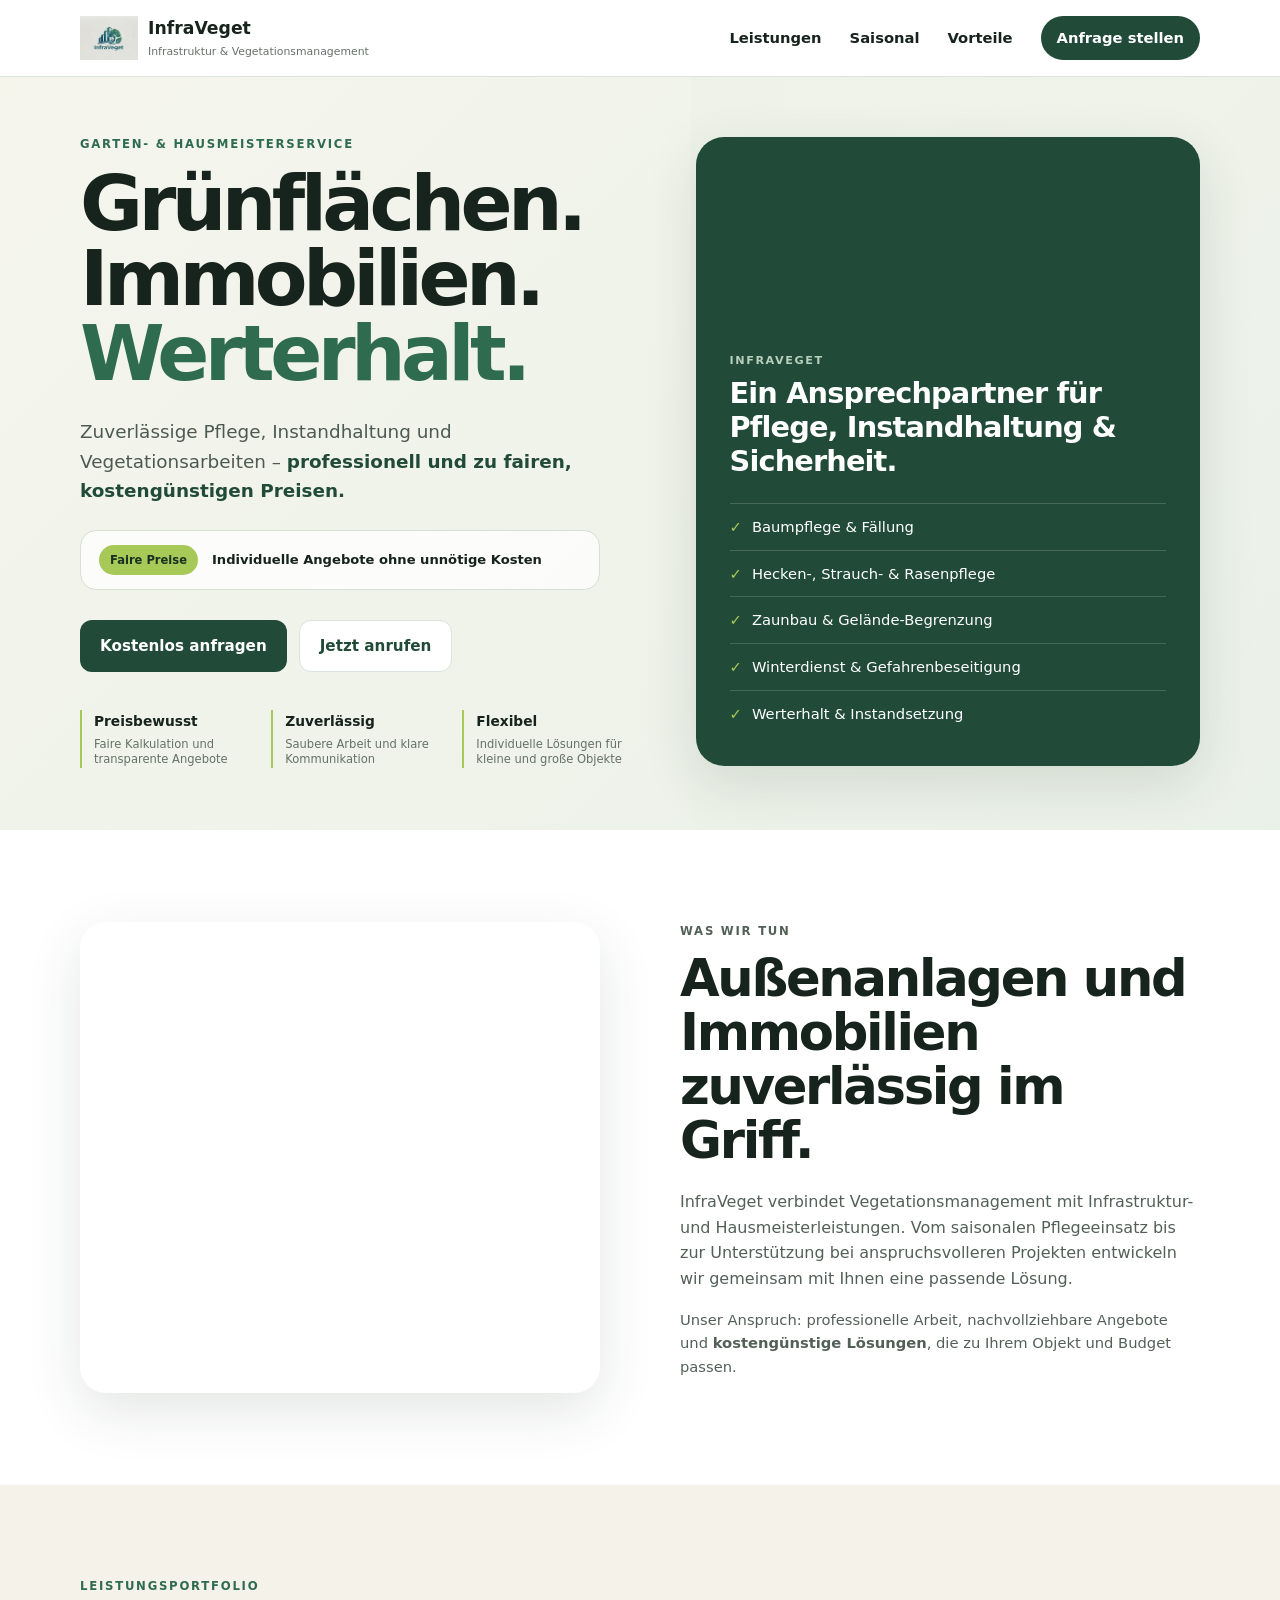
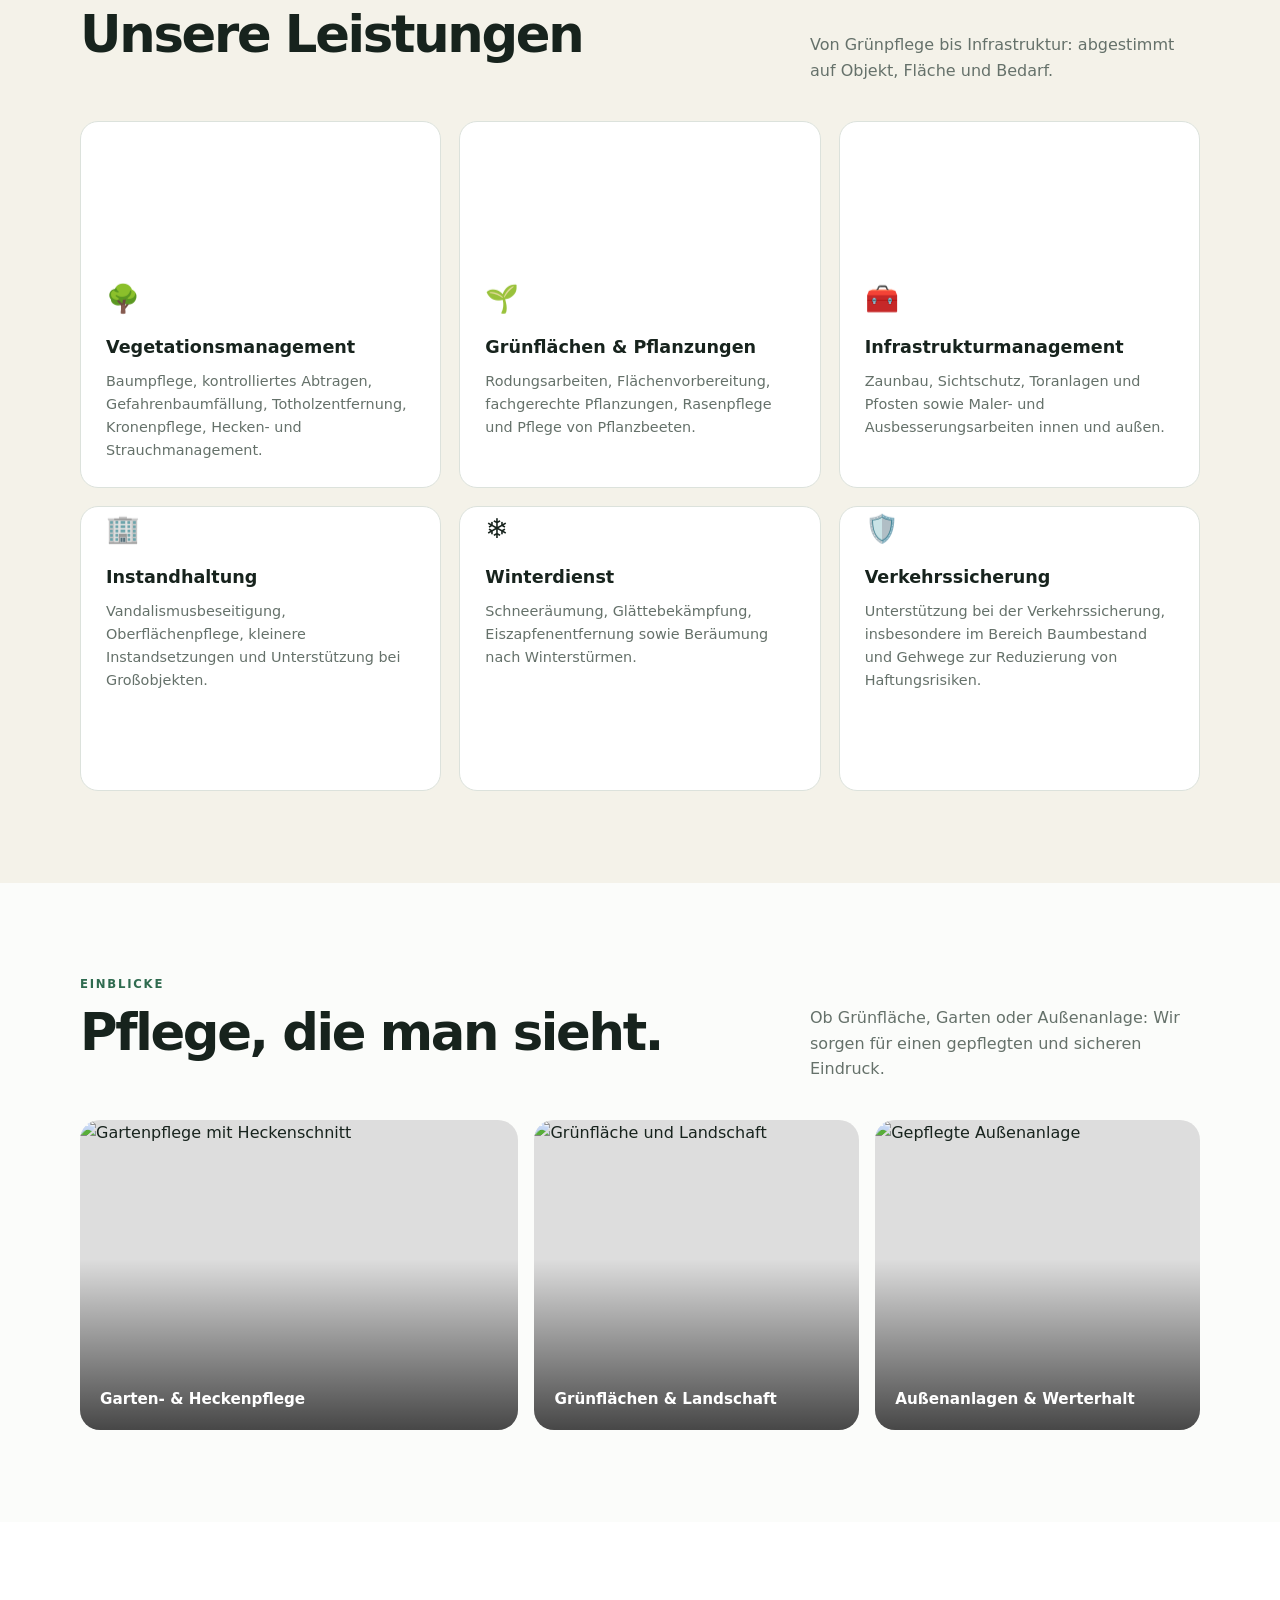
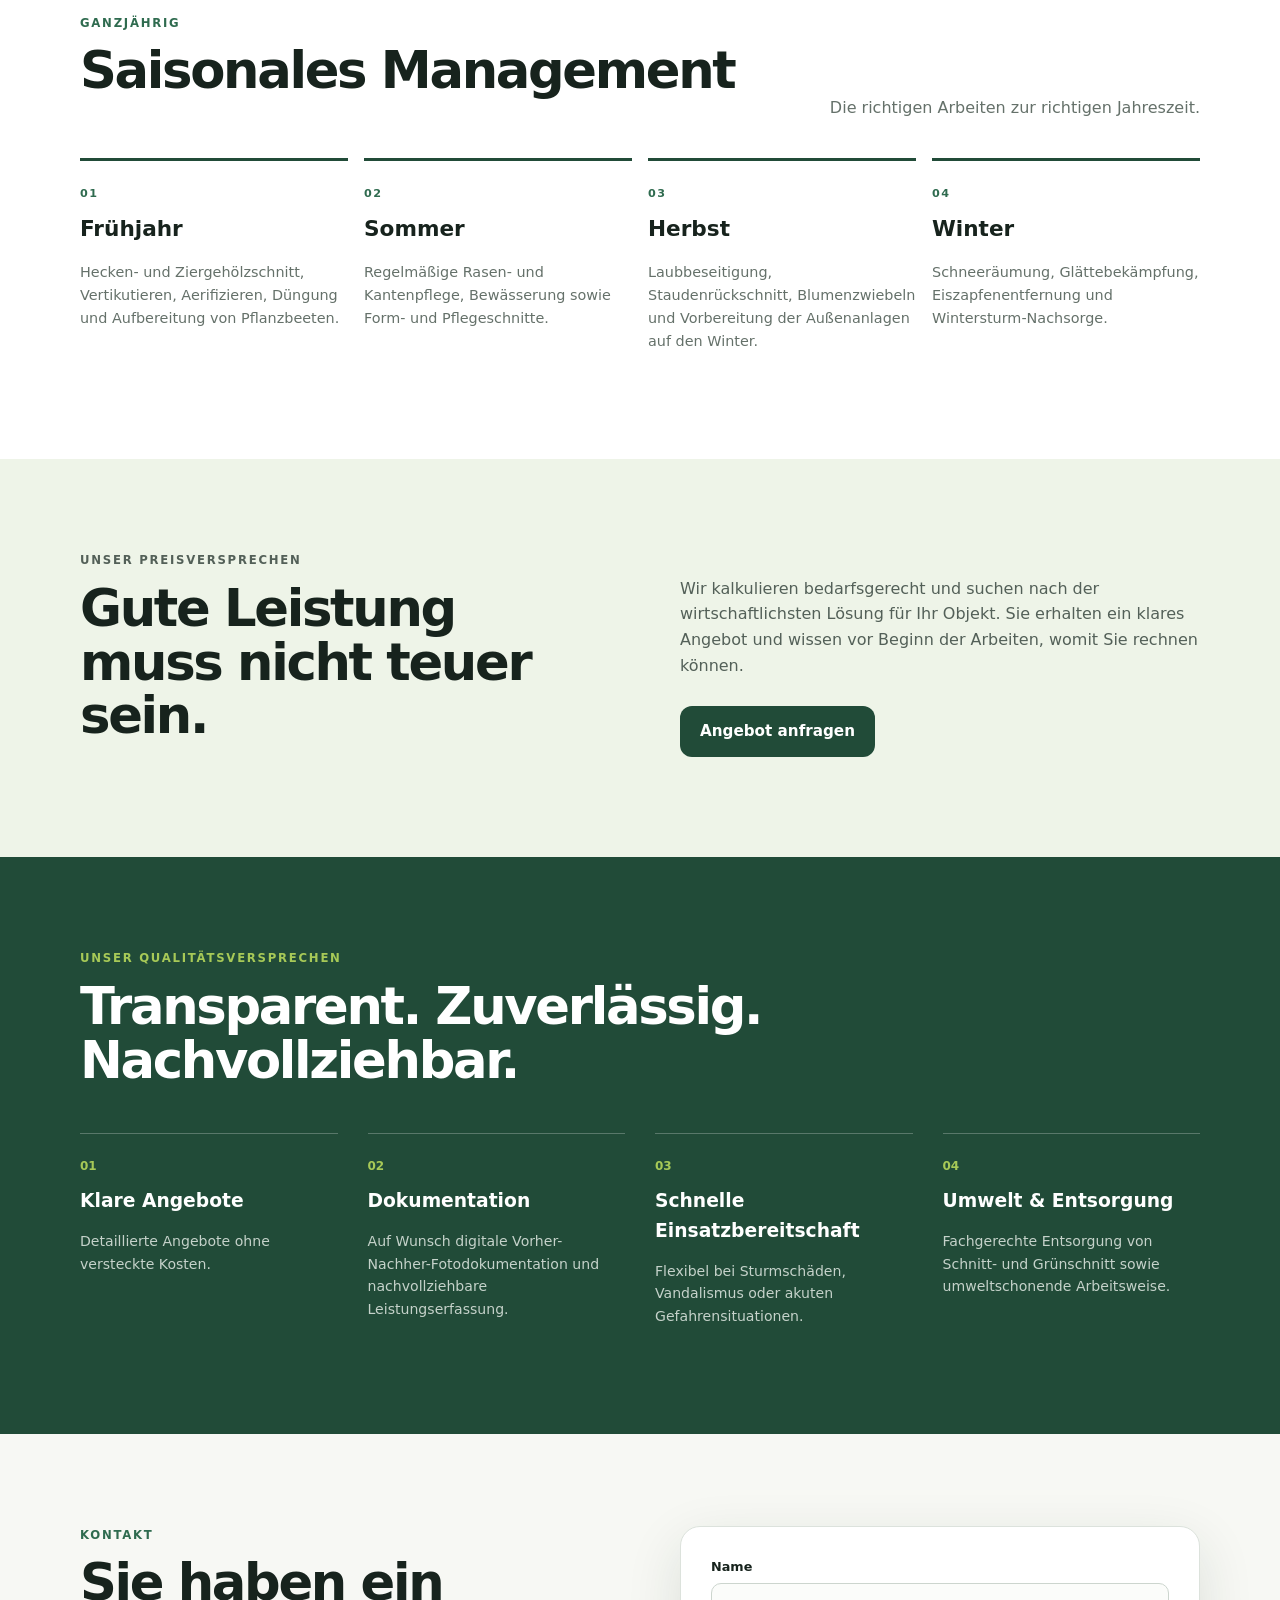
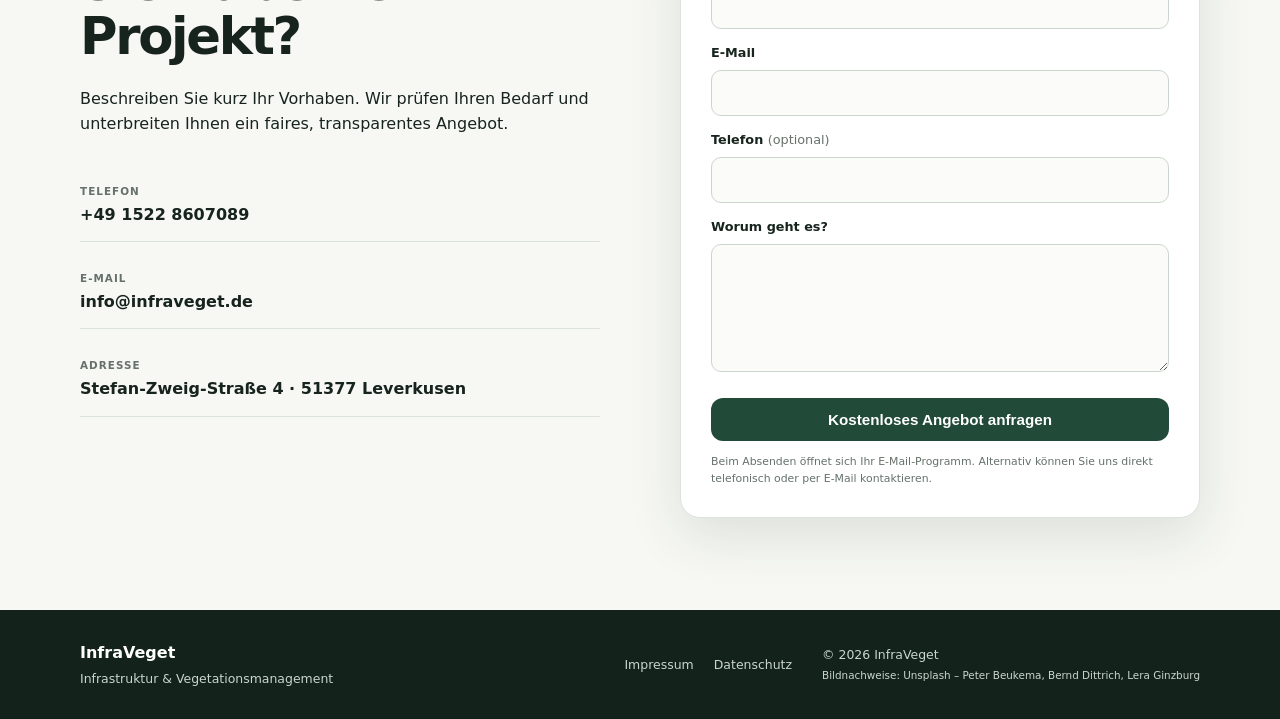
==== commit 217ee5eb: "Update index.html" ====
--- a/index.html
+++ b/index.html
@@ -5,14 +5,14 @@
   <meta name="viewport" content="width=device-width, initial-scale=1">
   <meta name="description" content="InfraVeget – Garten- und Hausmeisterservice in Leverkusen und Umgebung. Faire, kostengünstige Preise für Grünpflege, Vegetationsmanagement, Infrastruktur, Instandhaltung und Winterdienst.">
   <title>InfraVeget | Garten- & Hausmeisterservice</title>
-  <link rel="icon" href="assets/logo.png" type="image/png">
+  <link rel="icon" href="logo.png" type="image/png">
   <link rel="stylesheet" href="styles.css">
 </head>
 <body>
   <header class="site-header">
     <div class="container nav">
       <a class="brand" href="#start" aria-label="InfraVeget Startseite">
-        <img class="brand-logo" src="assets/logo.png" alt="InfraVeget Logo">
+        <img class="brand-logo" src="logo.png" alt="InfraVeget Logo">
         <span><strong>InfraVeget</strong><small>Infrastruktur & Vegetationsmanagement</small></span>
       </a>
       <button class="menu-toggle" aria-label="Menü öffnen" aria-expanded="false">☰</button>
@@ -30,7 +30,7 @@
       <div class="hero-image" aria-hidden="true"></div>
       <div class="container hero-grid">
         <div class="hero-content">
-          <div class="hero-logo"><img src="assets/logo.png" alt="InfraVeget"></div>
+          <div class="hero-logo"><img src="logo.png" alt="InfraVeget"></div>
           <p class="eyebrow">Garten- & Hausmeisterservice</p>
           <h1>Grünflächen. Immobilien. <span>Werterhalt.</span></h1>
           <p class="hero-copy">Zuverlässige Pflege, Instandhaltung und Vegetationsarbeiten – <strong>professionell und zu fairen, kostengünstigen Preisen.</strong></p>
